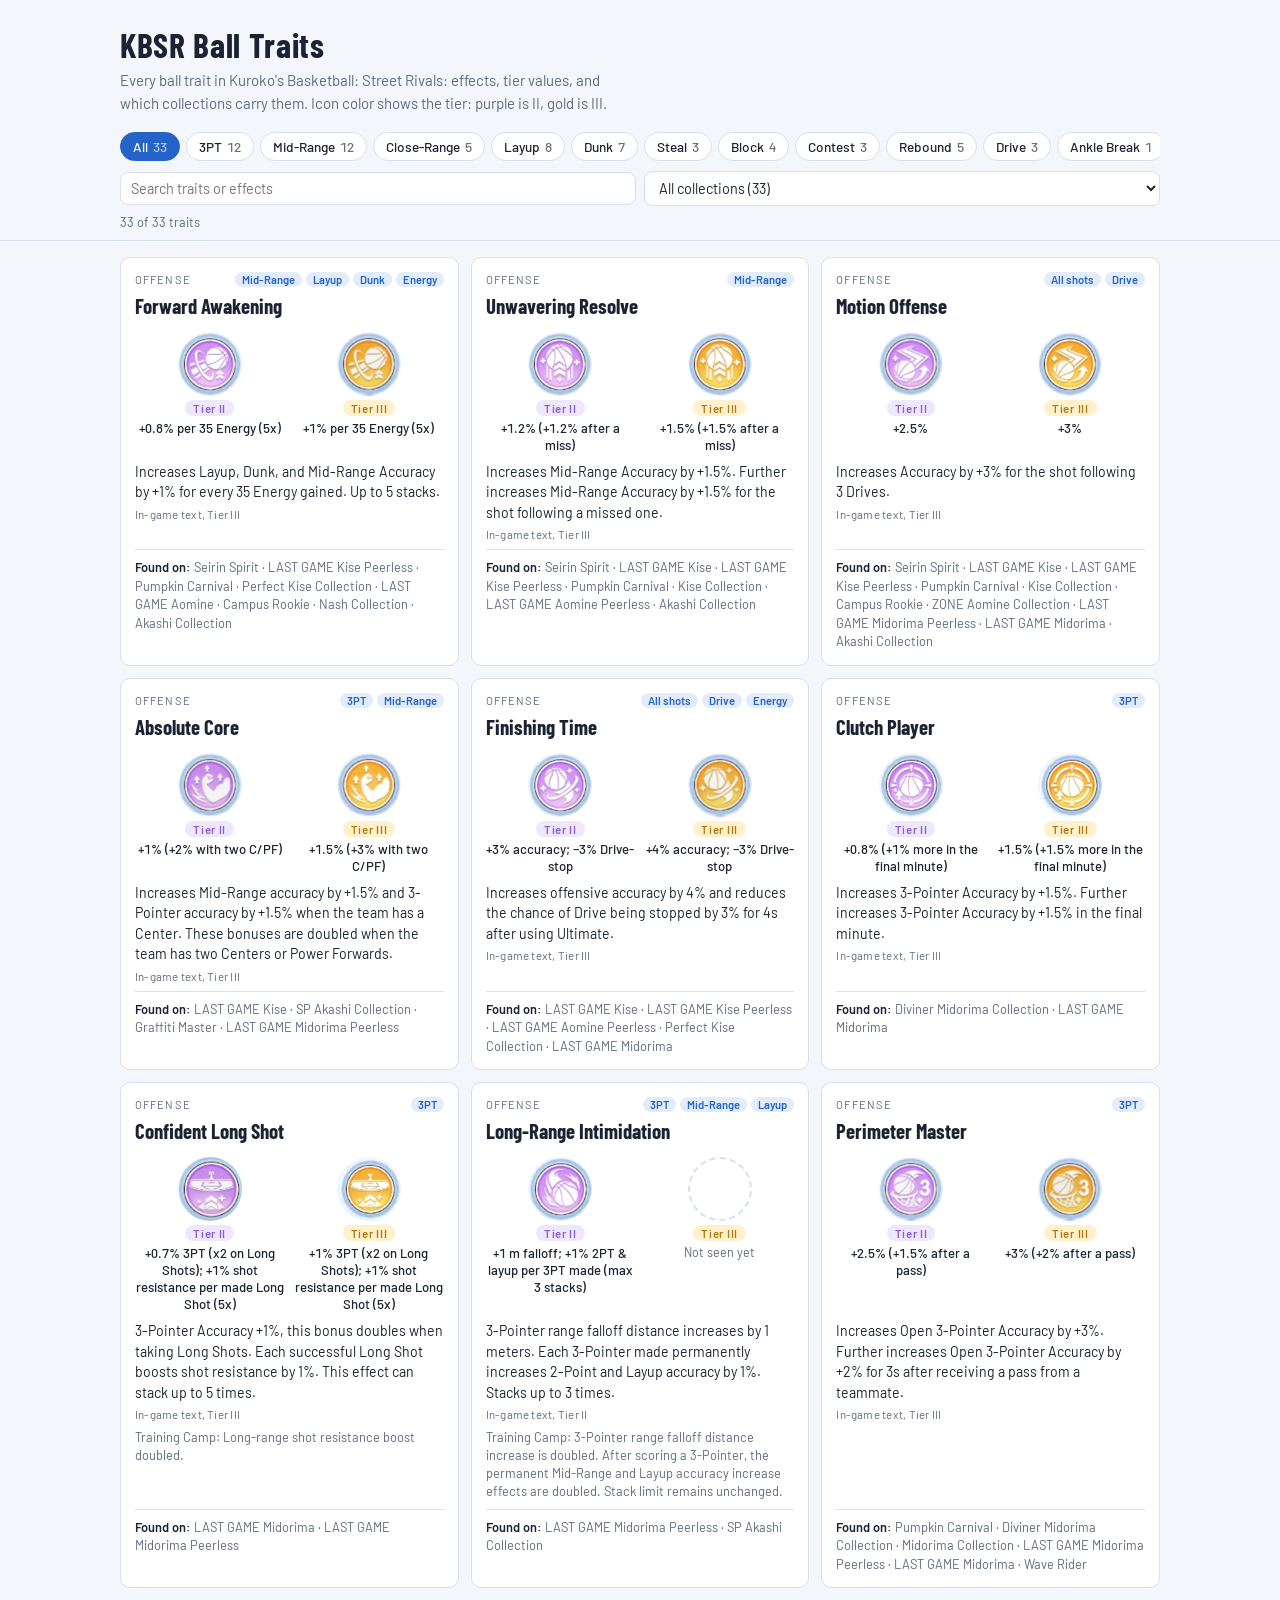
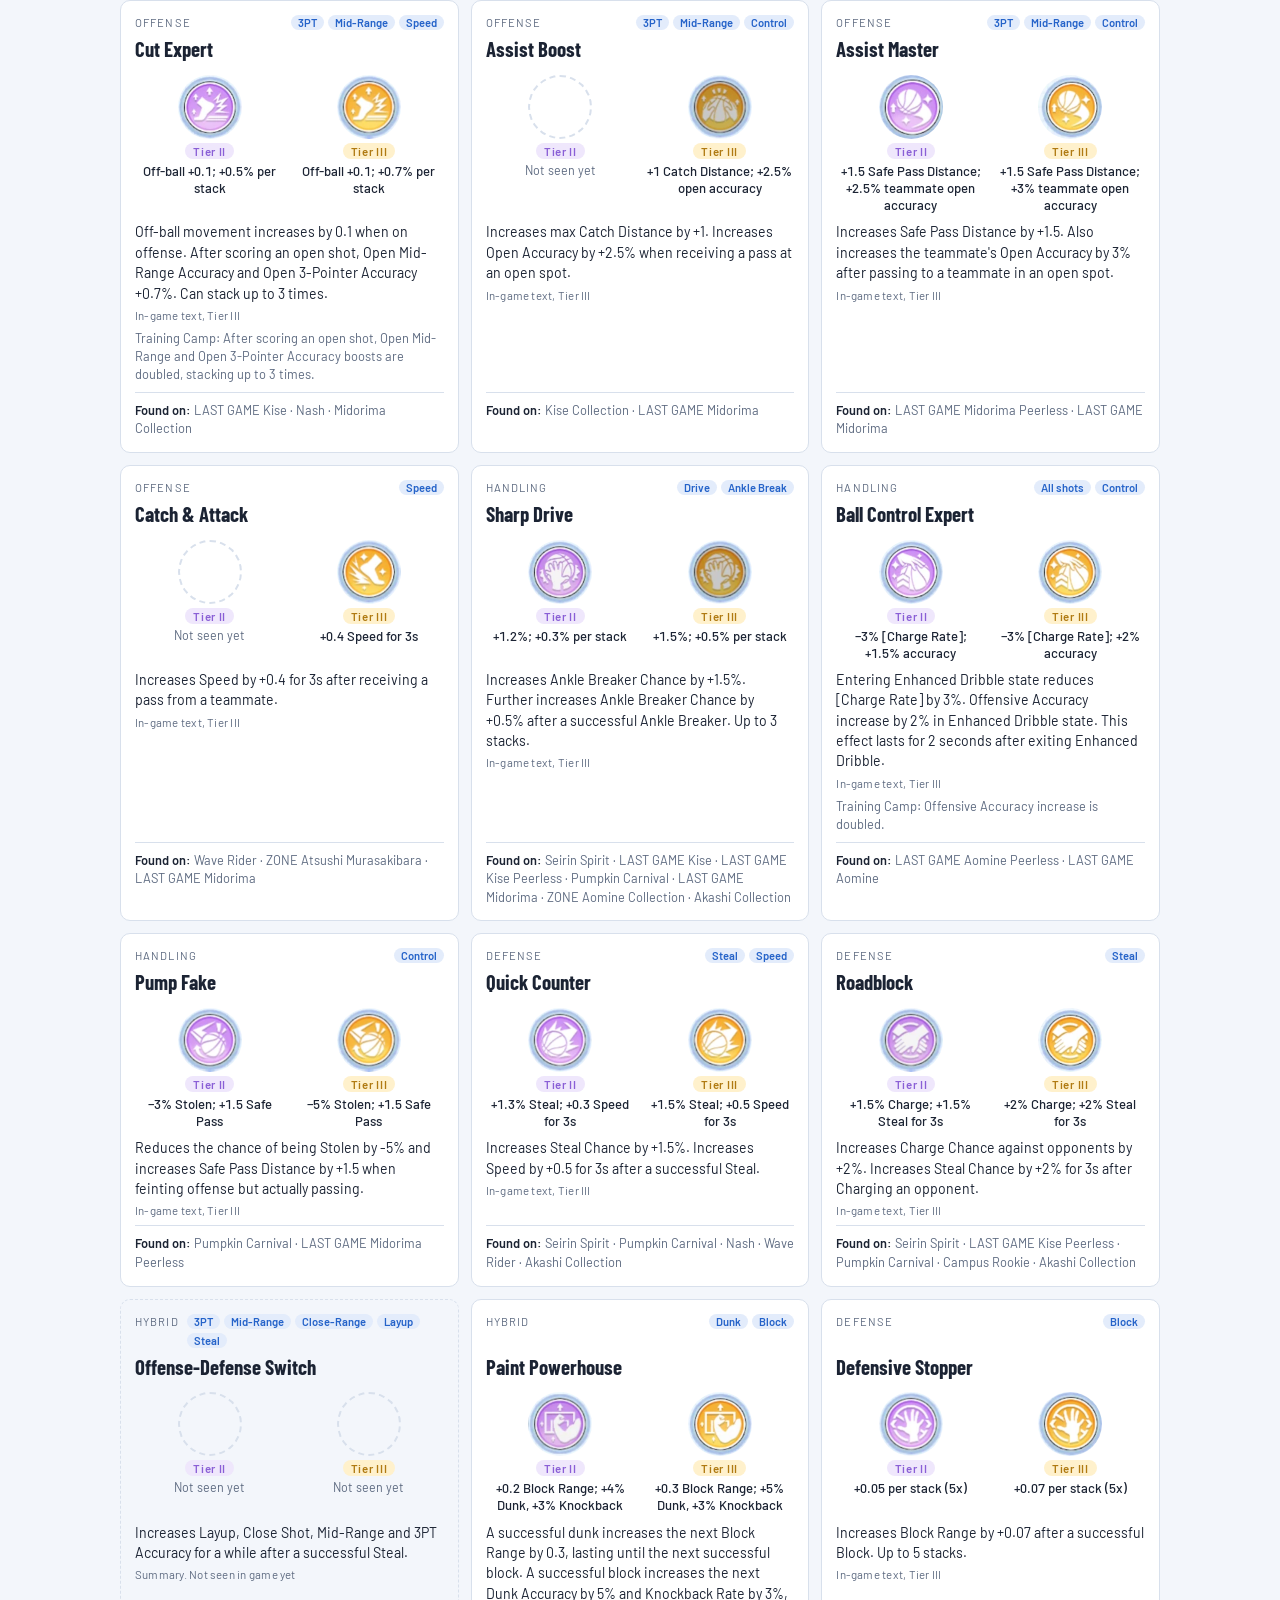
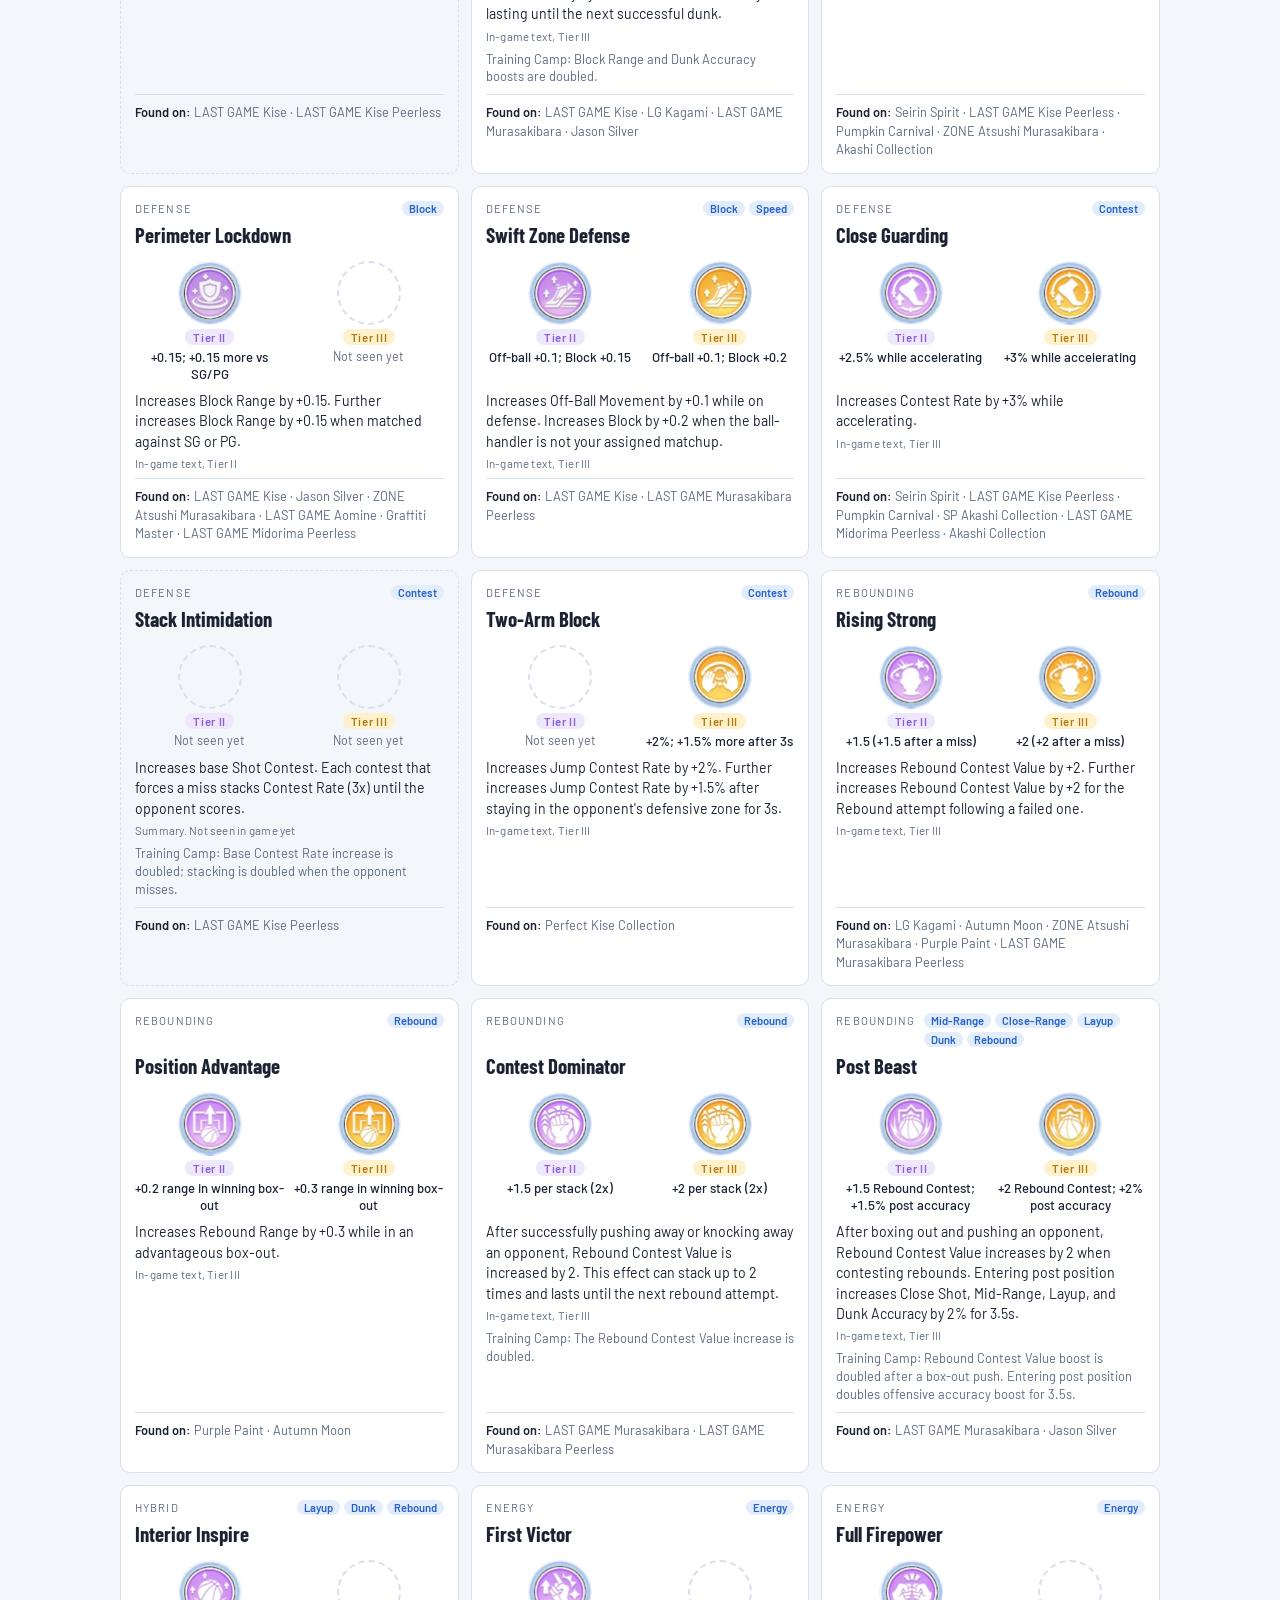
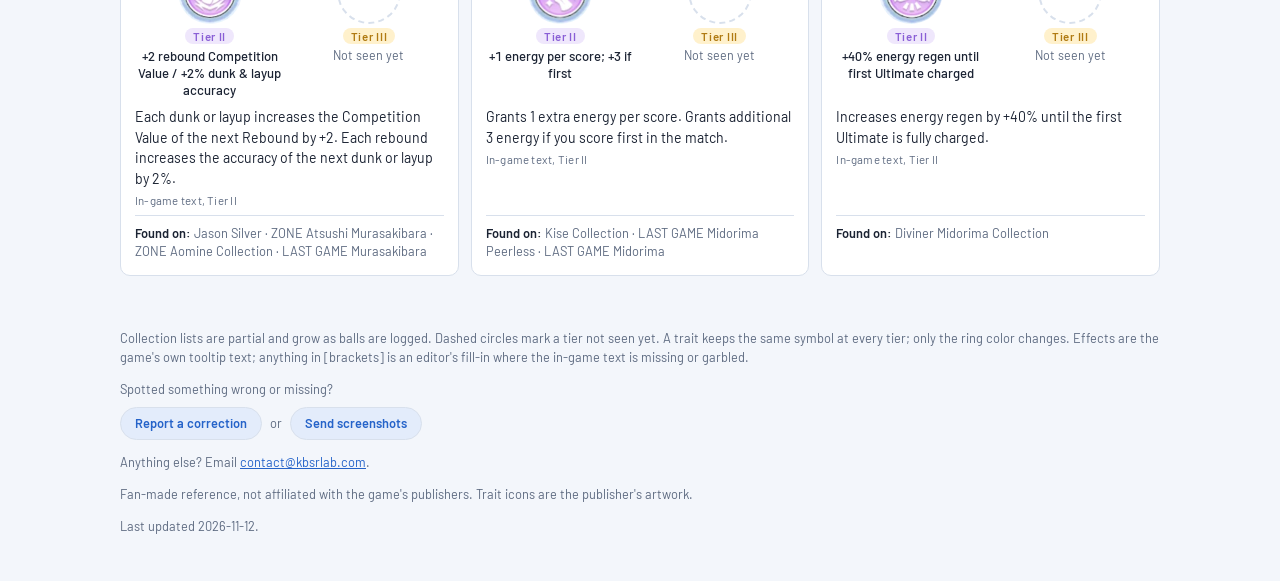
==== site/index.html @ 5a44df8f "ci: hash-based asset version tags, checked on every PR Co-Authored-By: Claude Opus 5.5 <noreply@anth" ====
<!doctype html>
<html lang="en">
<head>
<meta charset="utf-8">
<meta name="viewport" content="width=device-width, initial-scale=1, viewport-fit=cover">
<title>KBSR Ball Traits – Kuroko's Basketball: Street Rivals</title>
<meta name="description" content="Every ball trait in Kuroko's Basketball: Street Rivals: effects, tier values, and which collections carry them.">
<link rel="canonical" href="https://kbsrlab.com/">
<meta property="og:type" content="website">
<meta property="og:site_name" content="KBSR Lab">
<meta property="og:title" content="KBSR Ball Traits">
<meta property="og:description" content="Every ball trait in Kuroko's Basketball: Street Rivals: effects, tier values, and which collections carry them.">
<meta property="og:url" content="https://kbsrlab.com/">
<meta property="og:image" content="https://kbsrlab.com/images/apple-touch-icon.png">
<meta name="twitter:card" content="summary">
<meta name="theme-color" content="#2563c9">
<link rel="stylesheet" href="https://fonts.googleapis.com/css2?family=Barlow+Condensed:wght@600;700&family=Barlow:wght@400;500;600&display=swap">
<link rel="icon" href="images/favicon.svg" type="image/svg+xml">
<link rel="icon" href="images/favicon-32.png" sizes="32x32" type="image/png">
<link rel="apple-touch-icon" href="images/apple-touch-icon.png">
<link rel="stylesheet" href="css/styles.css?v=d55bde6f">
</head>
<body>


<header class="pad"><div class="wrap">
    <h1>KBSR Ball Traits</h1>
    <p class="sub">Every ball trait in Kuroko's Basketball: Street Rivals: effects, tier values, and which collections carry them. Icon color shows the tier: purple is II, gold is III.</p>
</div></header>

<div class="bar pad"><div class="wrap">
    <div class="chips" id="tags" role="group" aria-label="Filter by objective"></div>
    <div class="row">
        <input id="q" type="search" placeholder="Search traits or effects" aria-label="Search traits">
        <select id="col" aria-label="Filter by collection"><option value="">All collections</option></select>
    </div>
    <div class="count" id="count" aria-live="polite">Loading traits…</div>
</div></div>

<main class="pad"><div class="wrap">
    <div class="grid" id="grid"></div>
    <p class="empty" id="empty" hidden>No traits match these filters.</p>
</div></main>

<footer class="pad"><div class="wrap">
    <p>Collection lists are partial and grow as balls are logged. Dashed circles mark a tier not seen yet. A trait keeps the same symbol at every tier; only the ring color changes. Effects are the game's own tooltip text; anything in [brackets] is an editor's fill-in where the in-game text is missing or garbled.</p>
    <p class="contrib"><span class="contrib-lead">Spotted something wrong or missing?</span>
        <a class="contrib-link" href="https://docs.google.com/forms/d/e/1FAIpQLScez4vCQPGyj1NFshNoJgY1Z0NA7nBTEA0qNP-B2AhR3uqCTg/viewform" target="_blank" rel="noopener" data-goatcounter-click="contrib-correction">Report a correction</a>
        <span>or</span>
        <a class="contrib-link" href="https://docs.google.com/forms/d/e/1FAIpQLSe9k9yQdE5sxyc-nC0oh2hfwsywZStgOD6FAkwi7yAzL5Pg2Q/viewform" target="_blank" rel="noopener" data-goatcounter-click="contrib-screenshots">Send screenshots</a>
    </p>
    <!-- Cloudflare Email Obfuscation rewrites emails to "[email protected]" and its decoder script does not run under our CSP; email_off opts this line out. -->
    <!--email_off--><p>Anything else? Email <a href="mailto:contact@kbsrlab.com" data-goatcounter-click="contrib-email">contact@kbsrlab.com</a>.</p><!--/email_off-->
    <p>Fan-made reference, not affiliated with the game's publishers. Trait icons are the publisher's artwork.</p>
    <p id="updated"></p>
</div></footer>

<script src="js/app.js?v=9f10d233"></script>

<script data-goatcounter="https://kbsrlab.goatcounter.com/count" async src="js/vendor/count.js"></script>
</body>
</html>
---- site/css/styles.css ----
/* Layout: header, sticky filter bar, then a wrapping grid of trait cards */
:root{
    --bg:#f3f6fb; --surface:#ffffff; --fg:#1b2333; --muted:#5d6a80; --line:#d8e0ec; --accent:#2563c9; --accent-bg:#e3ecfb;
    --t2:#8a5fd6; --t2-bg:#efe7fc; --t3:#b07a12; --t3-bg:#fff1cc;
    --display:"Barlow Condensed","Arial Narrow",sans-serif; --body:"Barlow",system-ui,sans-serif;
}
@media (prefers-color-scheme:dark){:root:not([data-theme="light"]){
    --bg:#0f1420; --surface:#182031; --fg:#e7ecf5; --muted:#97a3b8; --line:#2a3550; --accent:#7aa7f5; --accent-bg:#1d2b47;
    --t2:#c3a6ff; --t2-bg:#2e2448; --t3:#f2c45a; --t3-bg:#3a2f12; color-scheme:dark}}
:root[data-theme="dark"]{
    --bg:#0f1420; --surface:#182031; --fg:#e7ecf5; --muted:#97a3b8; --line:#2a3550; --accent:#7aa7f5; --accent-bg:#1d2b47;
    --t2:#c3a6ff; --t2-bg:#2e2448; --t3:#f2c45a; --t3-bg:#3a2f12; color-scheme:dark}
body{background:var(--bg);color:var(--fg);font-family:var(--body);font-size:15px;margin:0}
body::before{content:"";position:fixed;inset:0 0 auto;height:env(safe-area-inset-top,0px);z-index:10;background:var(--bg)}
.pad{padding-left:max(16px,env(safe-area-inset-left,0px));padding-right:max(16px,env(safe-area-inset-right,0px))}
.wrap{max-width:1040px;margin:0 auto}
header{padding-block:24px 8px}
h1{font-family:var(--display);font-weight:700;font-size:2.1rem;letter-spacing:.02em;margin:0;text-wrap:balance}
.sub{color:var(--muted);margin:4px 0 0;max-width:64ch;line-height:1.5}
.bar{position:sticky;top:env(safe-area-inset-top,0px);z-index:5;background:var(--bg);border-bottom:1px solid var(--line);padding-block:10px}
.bar .wrap{display:flex;flex-direction:column;gap:8px}
.row{display:flex;gap:8px;flex-wrap:wrap;align-items:center}
.chips{display:flex;gap:6px;overflow-x:auto;padding-bottom:2px;scrollbar-width:none}
.chips::-webkit-scrollbar{display:none}
.chip{flex:none;font:500 .85rem var(--body);padding:5px 12px;border-radius:999px;border:1px solid var(--line);background:var(--surface);color:var(--fg);cursor:pointer}
.chip[aria-pressed="true"]{background:var(--accent);border-color:var(--accent);color:var(--surface)}
.chip .n{font-variant-numeric:tabular-nums;opacity:.65;margin-left:2px}
.chip.zero:not([aria-pressed="true"]){opacity:.45}
.chip:focus-visible,select:focus-visible,input:focus-visible{outline:2px solid var(--accent);outline-offset:2px}
input,select{font:400 .9rem var(--body);padding:7px 10px;border-radius:8px;border:1px solid var(--line);background:var(--surface);color:var(--fg);min-width:0}
input{flex:1 1 180px} select{flex:1 1 180px}
.count{font-size:.8rem;color:var(--muted)}
main{padding-block:16px 40px}
.grid{display:grid;grid-template-columns:repeat(auto-fill,minmax(290px,1fr));gap:12px}
.card{background:var(--surface);border:1px solid var(--line);border-radius:10px;padding:14px;display:flex;flex-direction:column;gap:8px;min-width:0}
.body{display:flex;flex-direction:column;gap:8px}
/* Cards in the same grid row share row heights, so icons and the "Found on" divider stay level across a row even when tags, names or effects wrap */
@supports (grid-template-rows:subgrid){.card{display:grid;grid-template-rows:subgrid;grid-row:span 5;row-gap:8px;align-content:start}}
.card.missing{background:transparent;border-style:dashed}
.top{display:flex;justify-content:space-between;align-items:baseline;gap:8px}
.cat{font-size:.7rem;letter-spacing:.1em;text-transform:uppercase;color:var(--muted)}
.name{font-family:var(--display);font-weight:700;font-size:1.3rem;line-height:1.1}
.tags{display:flex;gap:4px;flex-wrap:wrap}
.tag{font-size:.7rem;font-weight:600;color:var(--accent);background:var(--accent-bg);padding:1px 7px;border-radius:999px}
.effect{font-size:.88rem;line-height:1.45;margin:0}
.camp{font-size:.8rem;color:var(--muted);line-height:1.4;margin:0}
.src{font-size:.72rem;color:var(--muted);letter-spacing:.02em;margin:-4px 0 0}
.vars{display:grid;grid-template-columns:1fr 1fr;gap:10px;padding-top:6px}
.var{display:flex;flex-direction:column;align-items:center;gap:4px;text-align:center;min-width:0}
.var img,.ph{width:64px;height:64px;border-radius:50%}
.ph{border:2px dashed var(--line);box-sizing:border-box}
.tier{font-size:.72rem;font-weight:600;letter-spacing:.06em;padding:1px 8px;border-radius:999px}
.tier.II{color:var(--t2);background:var(--t2-bg)} .tier.III{color:var(--t3);background:var(--t3-bg)}
.val{font-size:.82rem;font-weight:500;line-height:1.3;font-variant-numeric:tabular-nums}
.none{font-size:.78rem;color:var(--muted)}
.cols{font-size:.8rem;color:var(--muted);line-height:1.45;margin:0;border-top:1px solid var(--line);padding-top:8px}
.cols b{color:var(--fg);font-weight:600}
.cols mark{background:var(--accent-bg);color:var(--fg);border-radius:4px;padding:0 3px}
.empty{color:var(--muted);padding:24px 0}
footer{color:var(--muted);font-size:.8rem;line-height:1.5;padding-block:0 32px}
footer a{color:var(--accent)}
.contrib{display:flex;flex-wrap:wrap;align-items:center;gap:8px;margin-block:12px}
.contrib-lead{flex-basis:100%}
.contrib-link{display:inline-block;font-weight:600;color:var(--accent);background:var(--accent-bg);border:1px solid var(--line);border-radius:999px;padding:6px 14px;text-decoration:none}
.contrib-link:hover{border-color:var(--accent)}
.contrib-link:focus-visible{outline:2px solid var(--accent);outline-offset:2px}
@media (prefers-reduced-motion:no-preference){.card{transition:border-color .15s}}
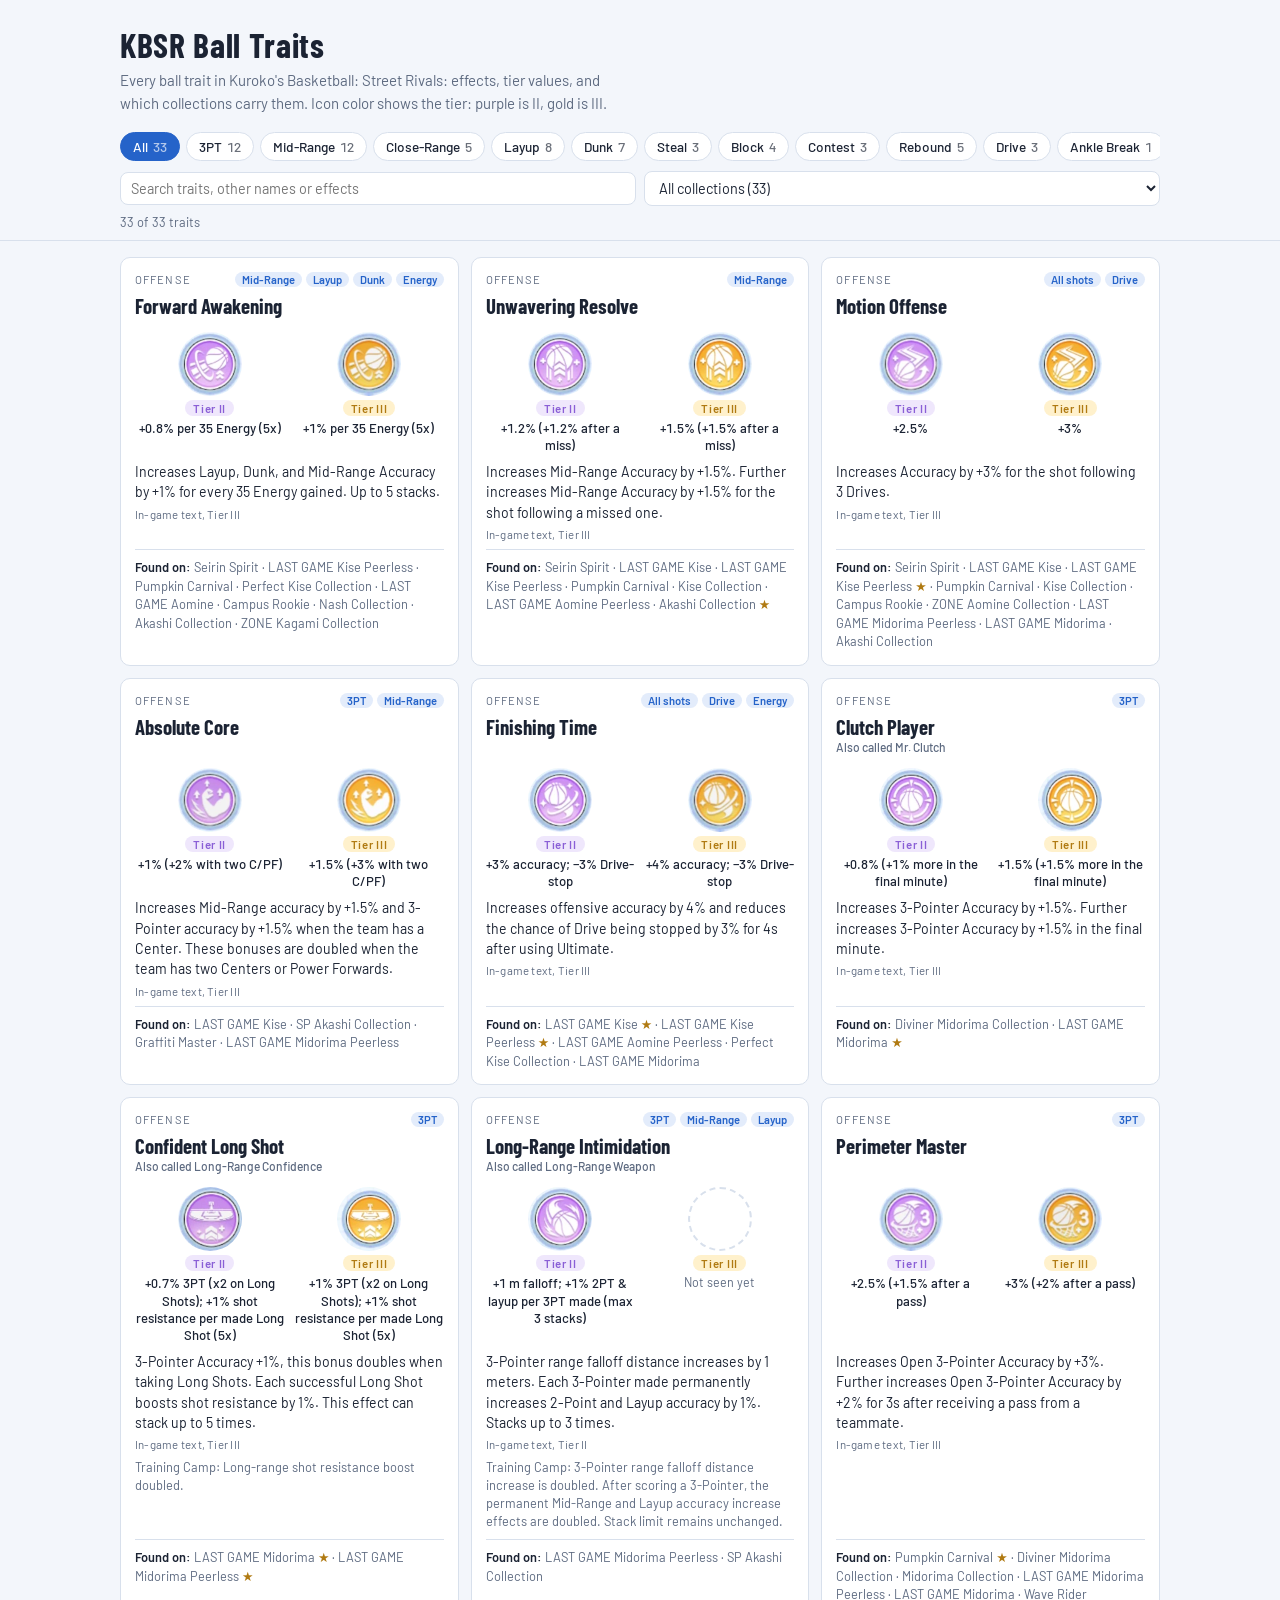
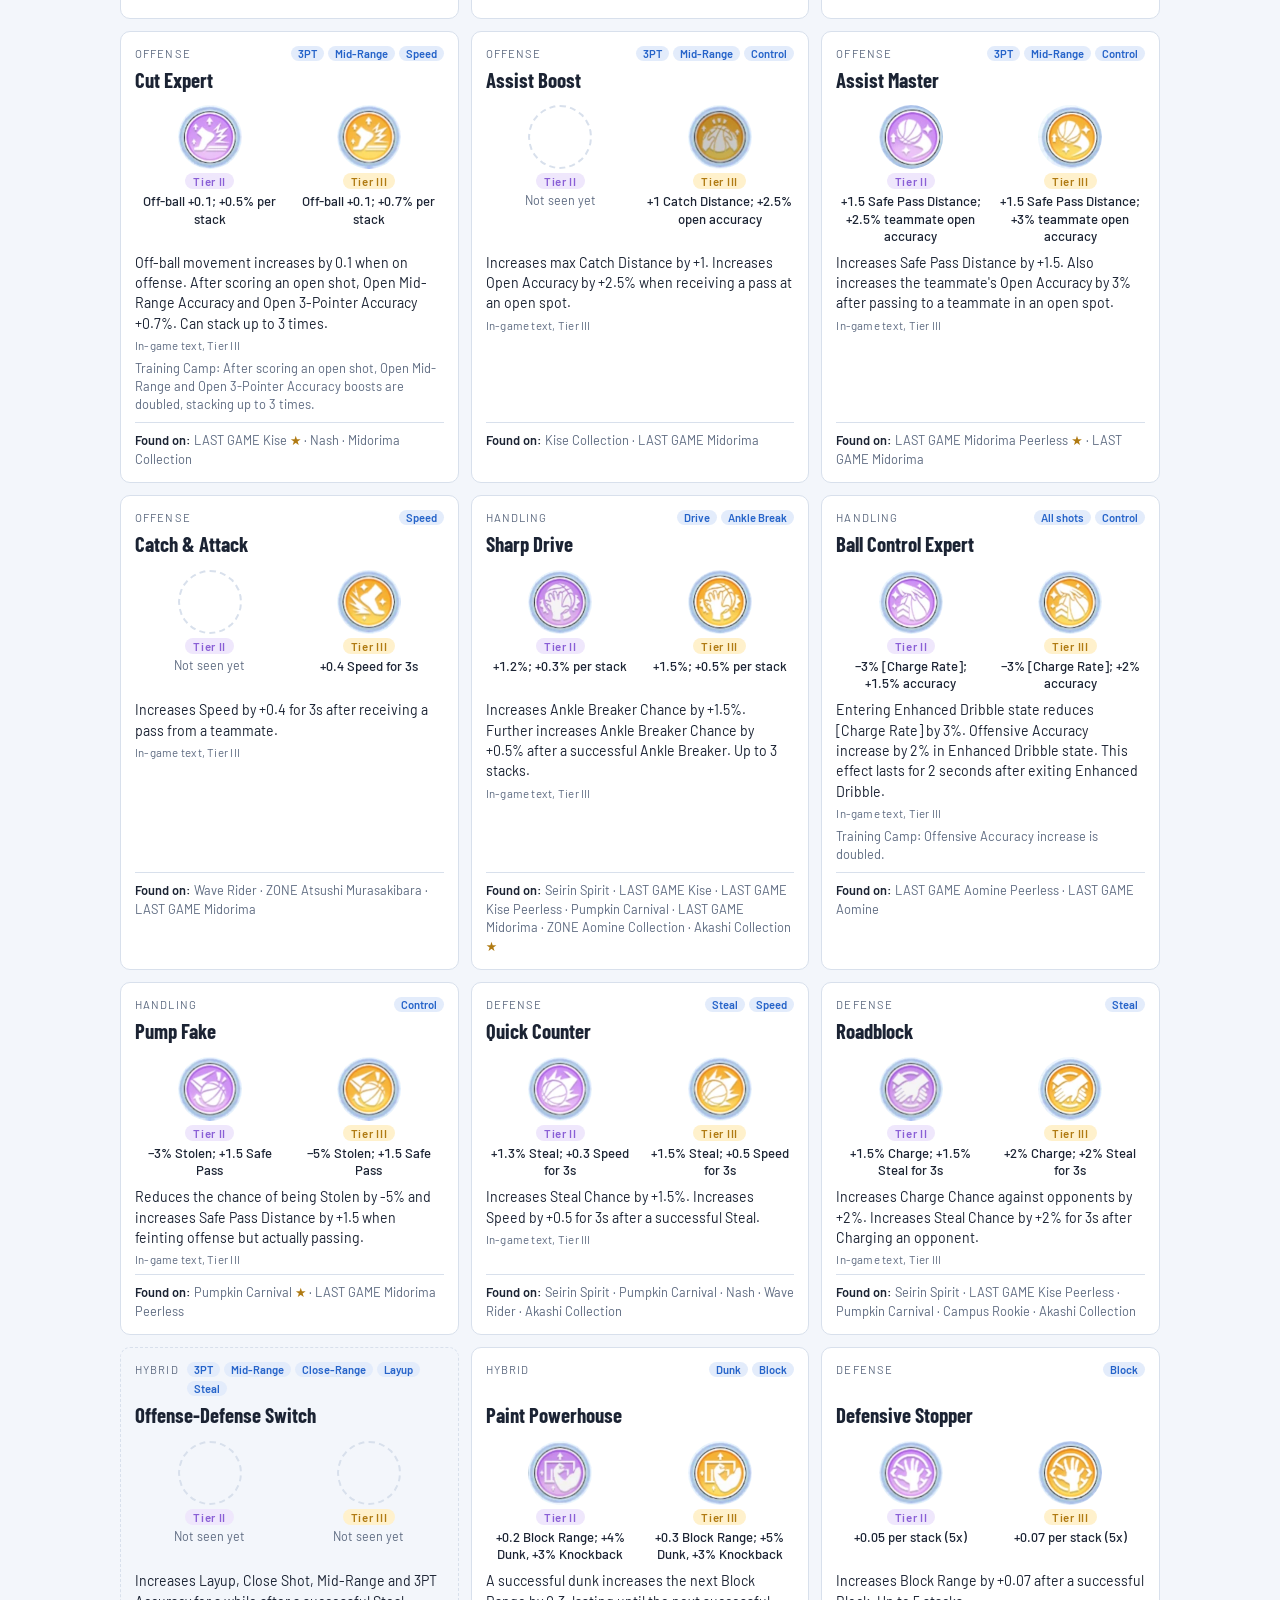
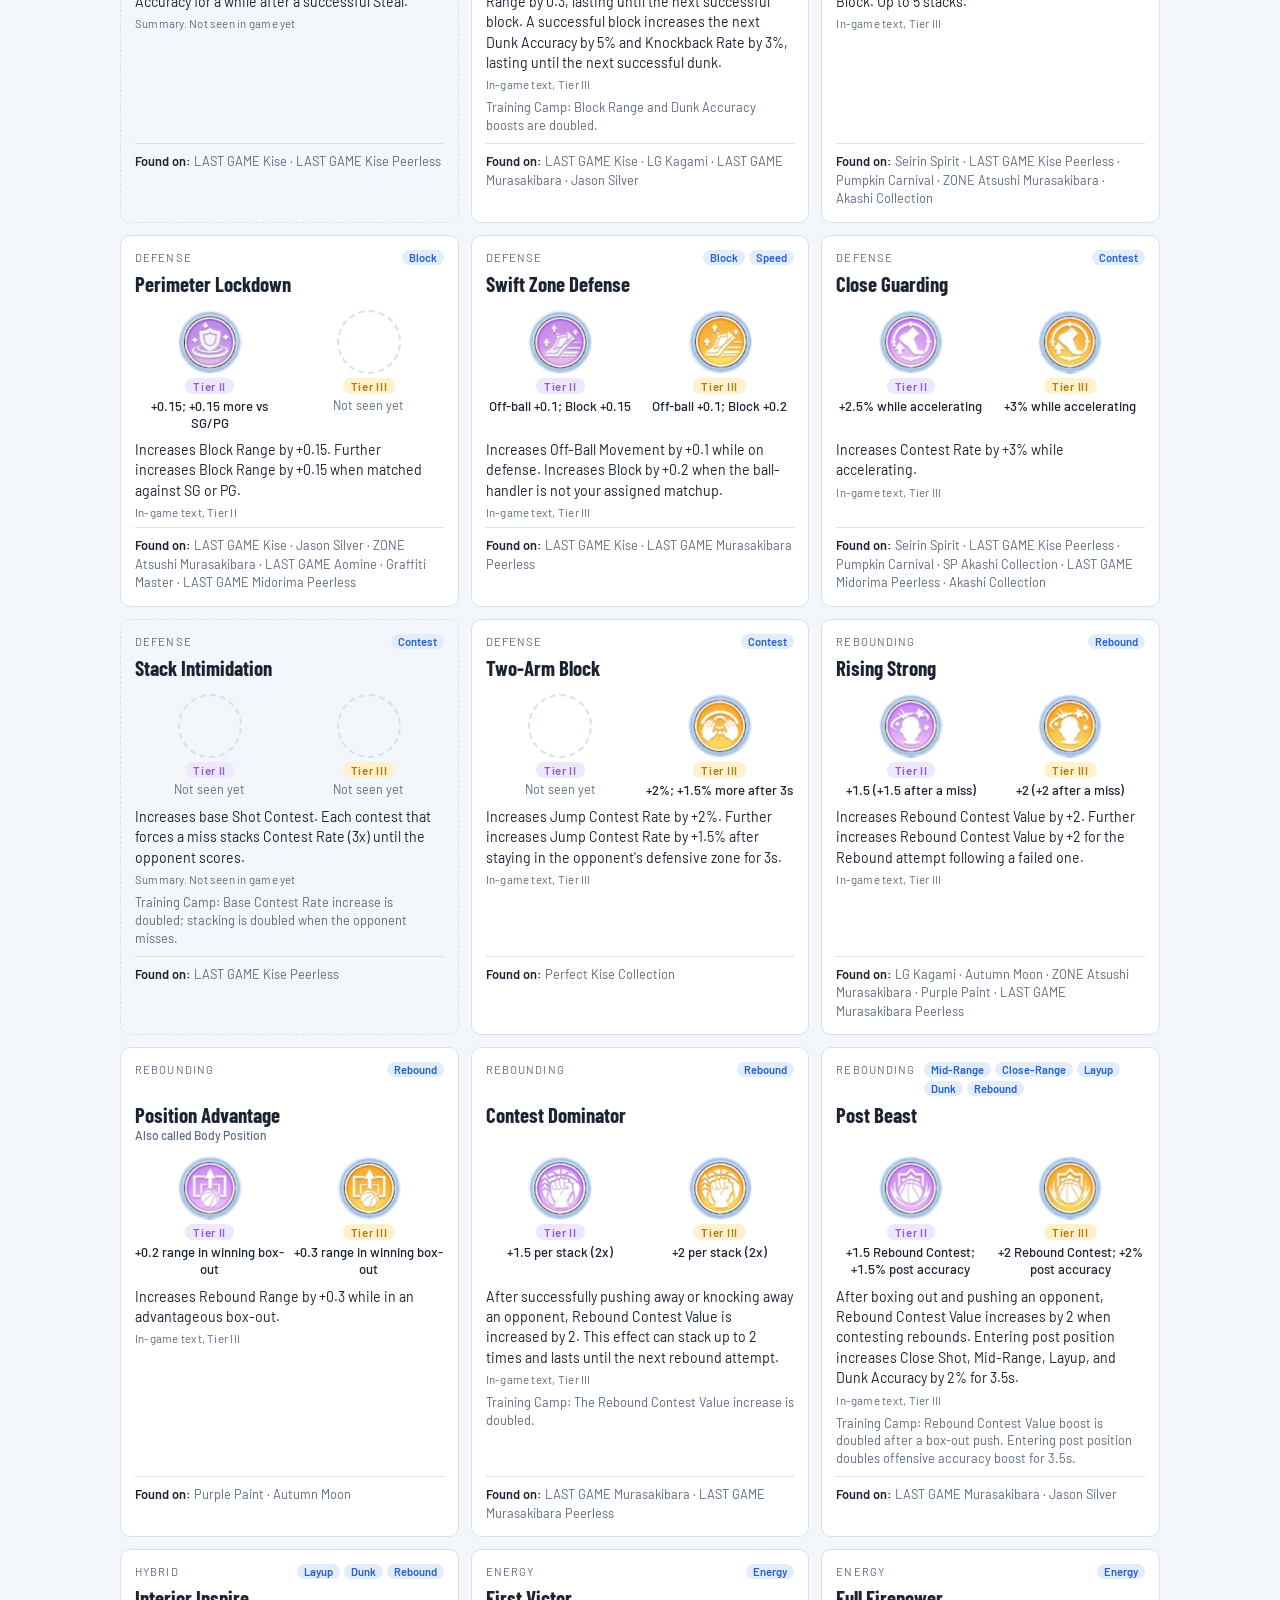
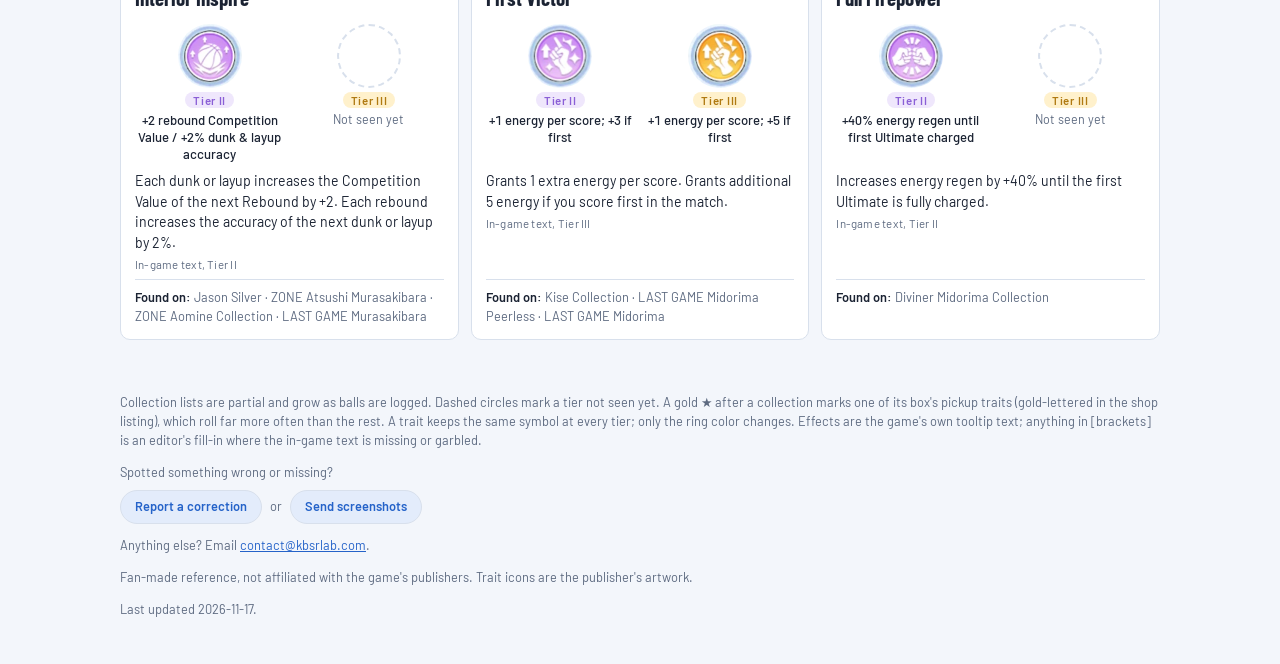
==== commit 5b553434: "feat(site): star box pickups and show trait aliases Co-Authored-By: Claude Opus 5.5 <noreply@anthrop" ====
--- a/site/index.html
+++ b/site/index.html
@@ -18,7 +18,7 @@
 <link rel="icon" href="images/favicon.svg" type="image/svg+xml">
 <link rel="icon" href="images/favicon-32.png" sizes="32x32" type="image/png">
 <link rel="apple-touch-icon" href="images/apple-touch-icon.png">
-<link rel="stylesheet" href="css/styles.css?v=d55bde6f">
+<link rel="stylesheet" href="css/styles.css?v=1bd7c685">
 </head>
 <body>
 
@@ -31,7 +31,7 @@
 <div class="bar pad"><div class="wrap">
     <div class="chips" id="tags" role="group" aria-label="Filter by objective"></div>
     <div class="row">
-        <input id="q" type="search" placeholder="Search traits or effects" aria-label="Search traits">
+        <input id="q" type="search" placeholder="Search traits, other names or effects" aria-label="Search traits">
         <select id="col" aria-label="Filter by collection"><option value="">All collections</option></select>
     </div>
     <div class="count" id="count" aria-live="polite">Loading traits…</div>
@@ -43,7 +43,7 @@
 </div></main>
 
 <footer class="pad"><div class="wrap">
-    <p>Collection lists are partial and grow as balls are logged. Dashed circles mark a tier not seen yet. A trait keeps the same symbol at every tier; only the ring color changes. Effects are the game's own tooltip text; anything in [brackets] is an editor's fill-in where the in-game text is missing or garbled.</p>
+    <p>Collection lists are partial and grow as balls are logged. Dashed circles mark a tier not seen yet. A gold ★ after a collection marks one of its box's pickup traits (gold-lettered in the shop listing), which roll far more often than the rest. A trait keeps the same symbol at every tier; only the ring color changes. Effects are the game's own tooltip text; anything in [brackets] is an editor's fill-in where the in-game text is missing or garbled.</p>
     <p class="contrib"><span class="contrib-lead">Spotted something wrong or missing?</span>
         <a class="contrib-link" href="https://docs.google.com/forms/d/e/1FAIpQLScez4vCQPGyj1NFshNoJgY1Z0NA7nBTEA0qNP-B2AhR3uqCTg/viewform" target="_blank" rel="noopener" data-goatcounter-click="contrib-correction">Report a correction</a>
         <span>or</span>
@@ -55,7 +55,7 @@
     <p id="updated"></p>
 </div></footer>
 
-<script src="js/app.js?v=9f10d233"></script>
+<script src="js/app.js?v=874aa589"></script>
 
 <script data-goatcounter="https://kbsrlab.goatcounter.com/count" async src="js/vendor/count.js"></script>
 </body>
--- a/site/css/styles.css
+++ b/site/css/styles.css
@@ -56,6 +56,8 @@
 .cols{font-size:.8rem;color:var(--muted);line-height:1.45;margin:0;border-top:1px solid var(--line);padding-top:8px}
 .cols b{color:var(--fg);font-weight:600}
 .cols mark{background:var(--accent-bg);color:var(--fg);border-radius:4px;padding:0 3px}
+.cols .pick{color:var(--t3);cursor:help}
+.aka{display:block;font-family:var(--body);font-weight:500;font-size:.75rem;color:var(--muted);margin-top:2px}
 .empty{color:var(--muted);padding:24px 0}
 footer{color:var(--muted);font-size:.8rem;line-height:1.5;padding-block:0 32px}
 footer a{color:var(--accent)}
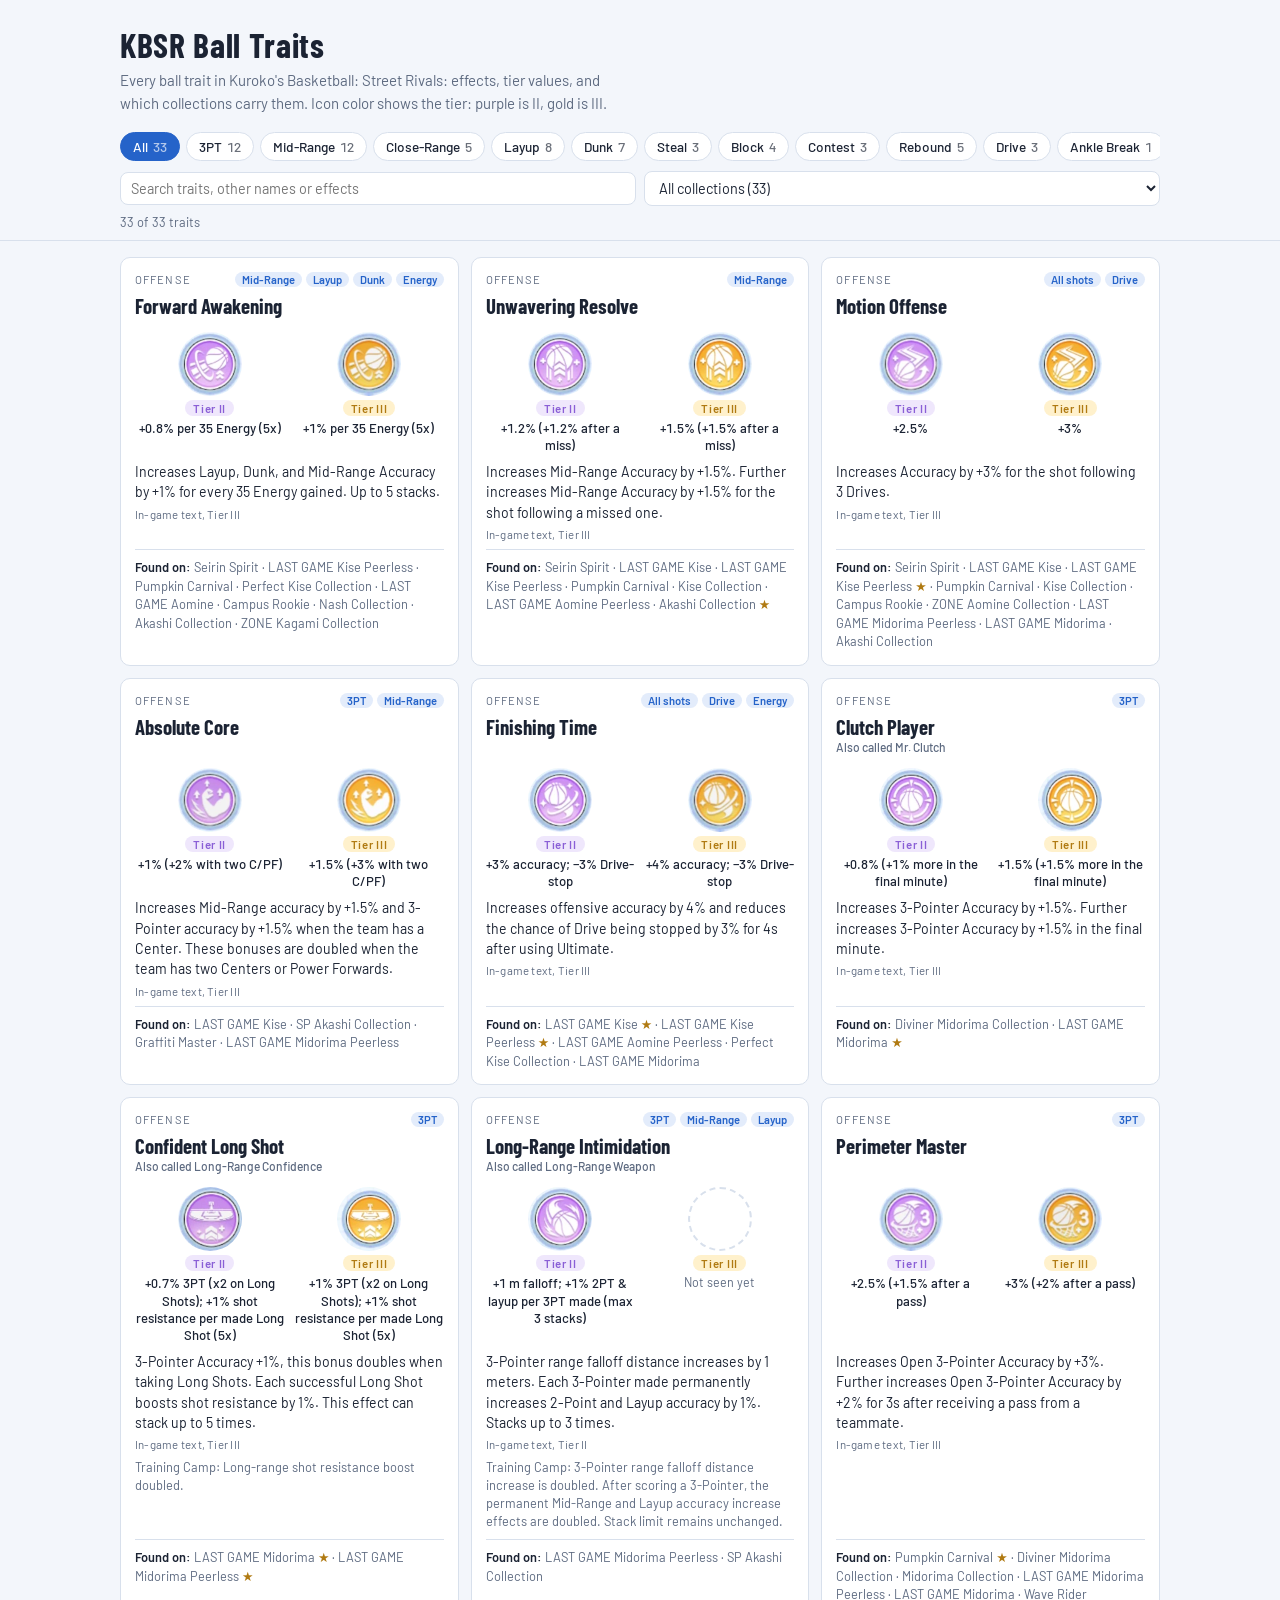
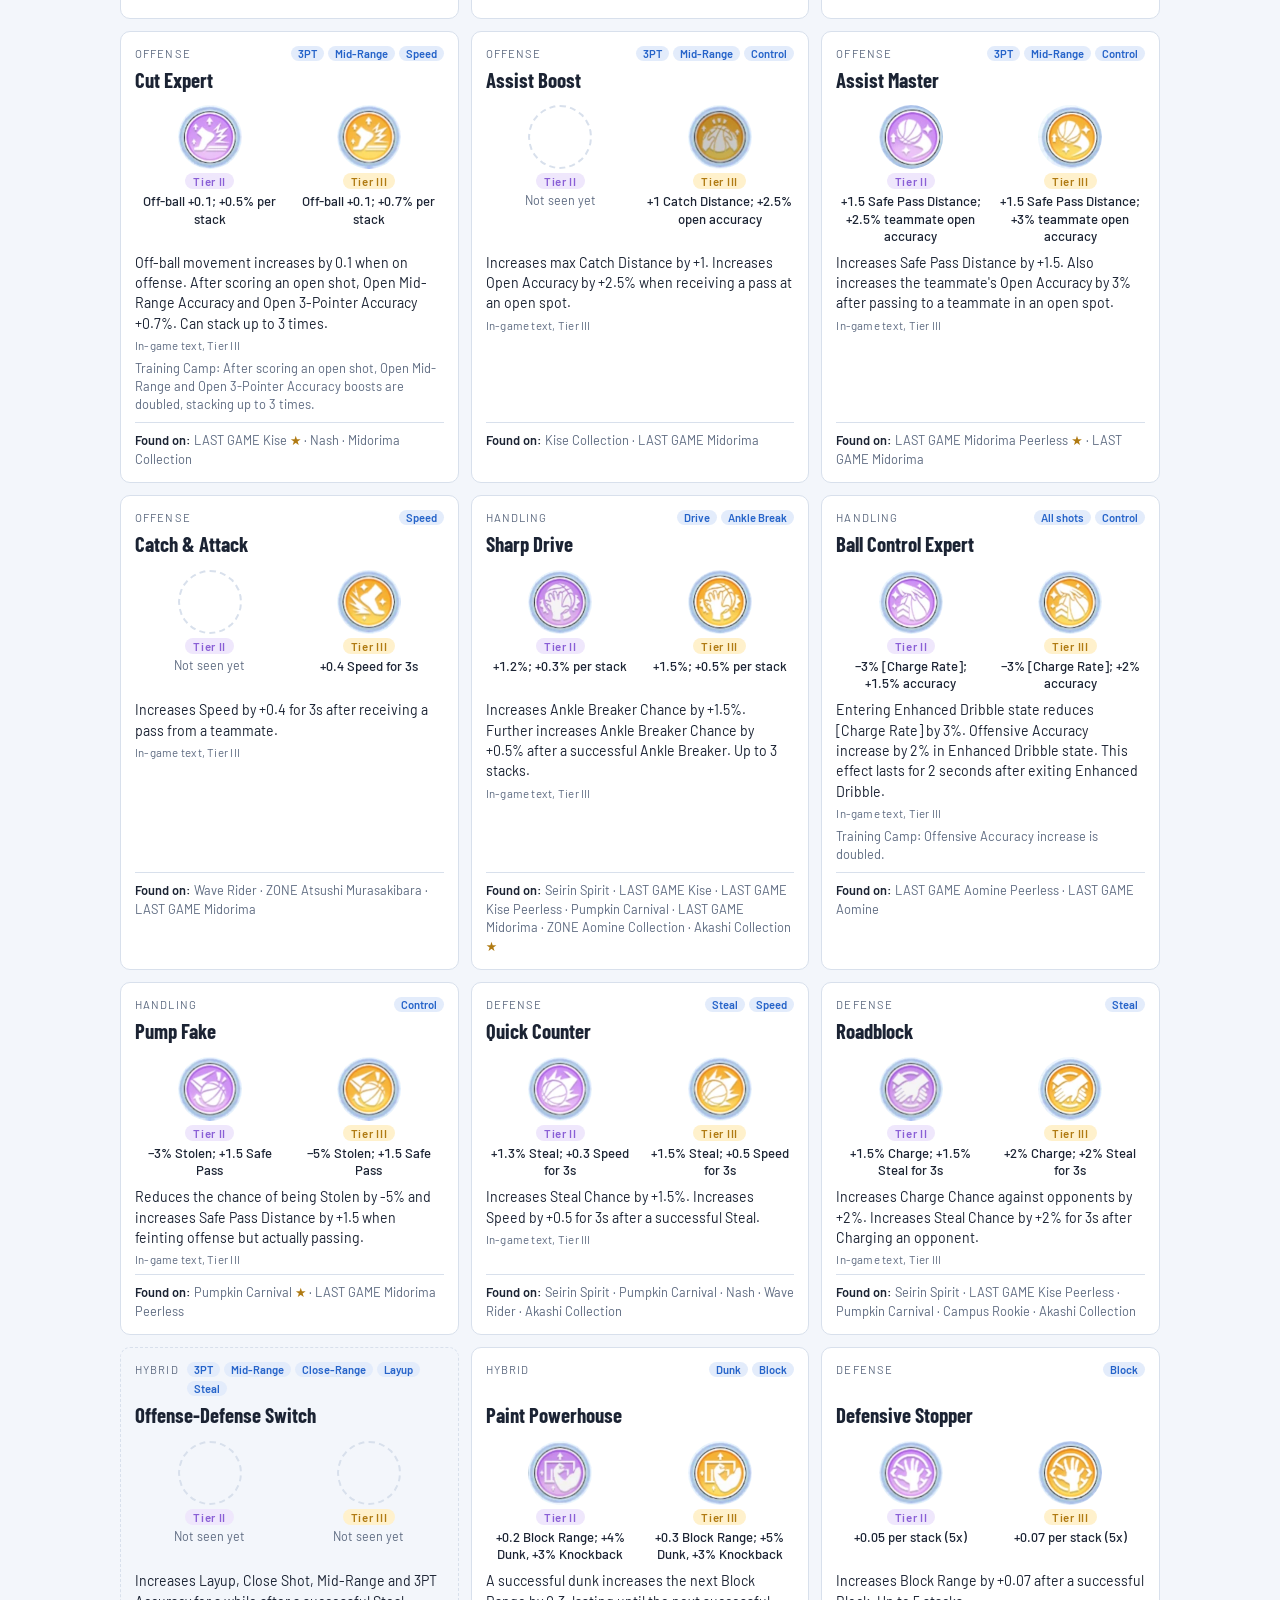
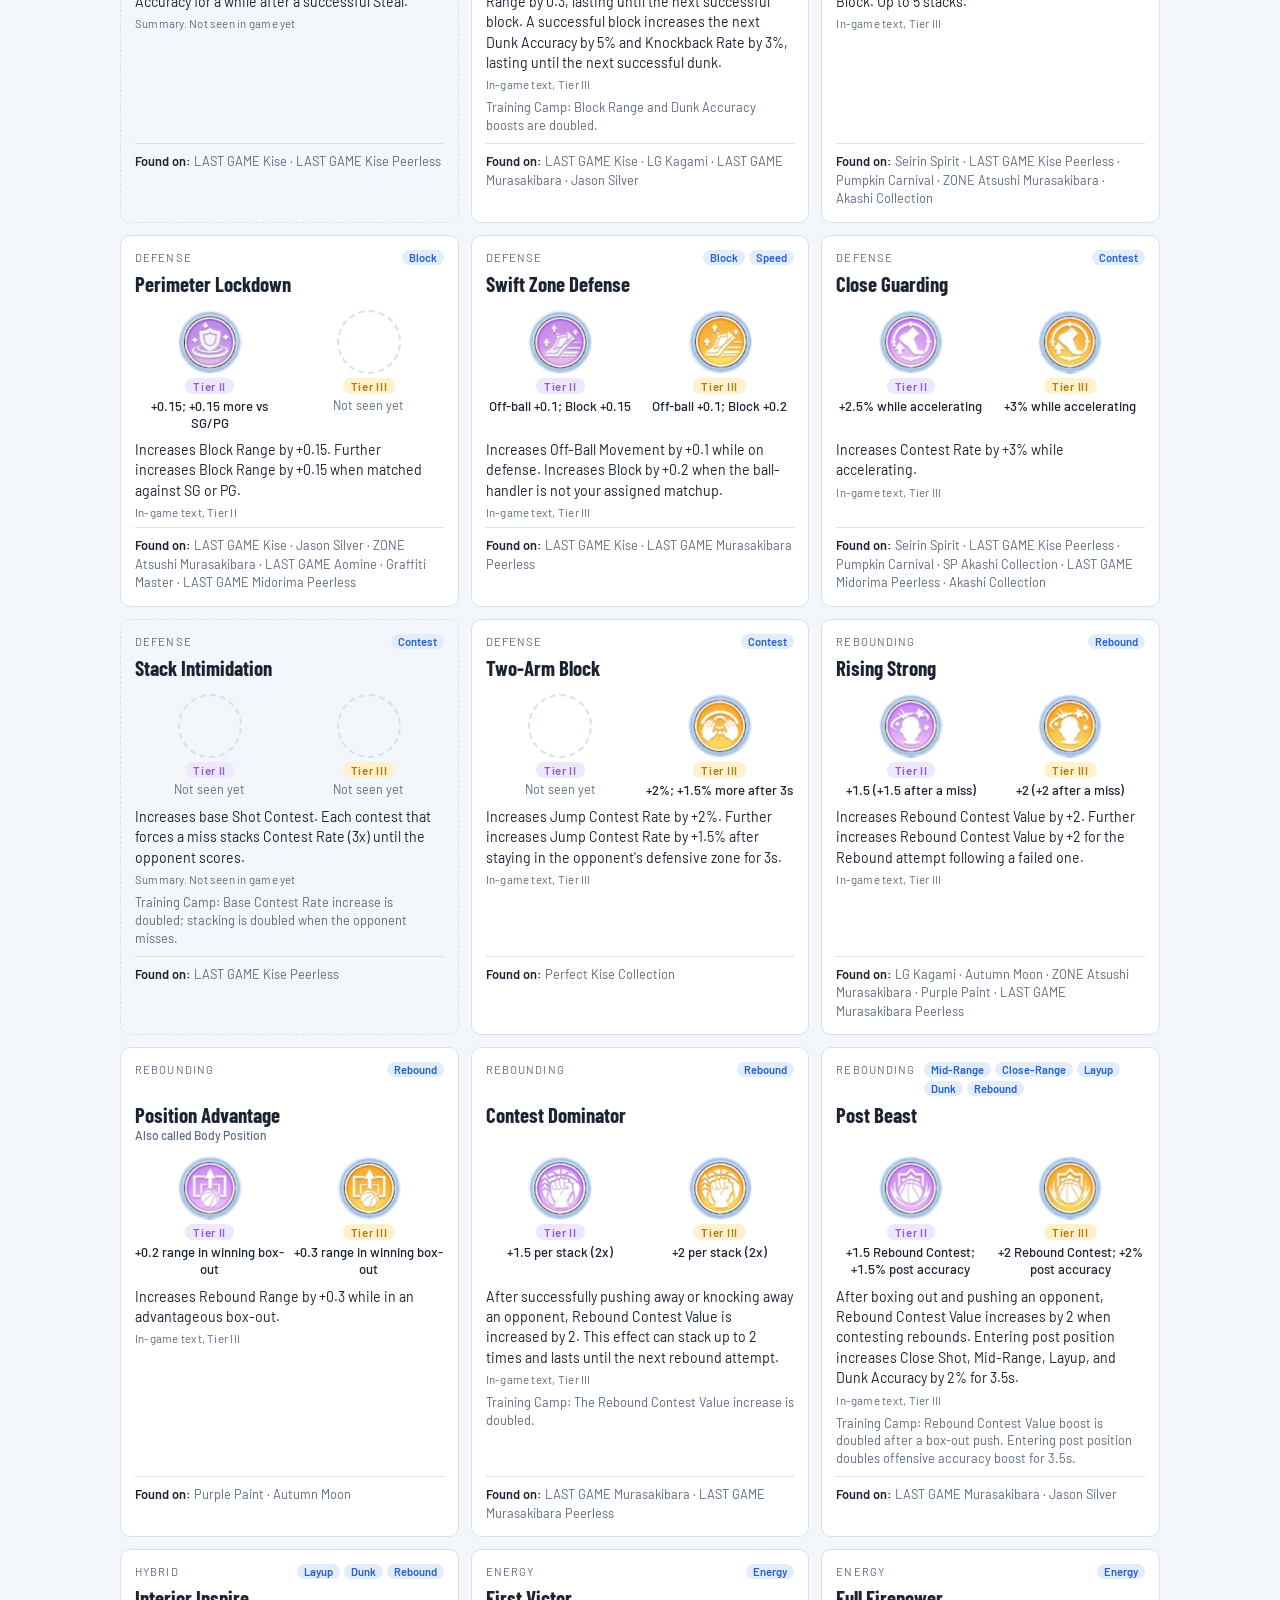
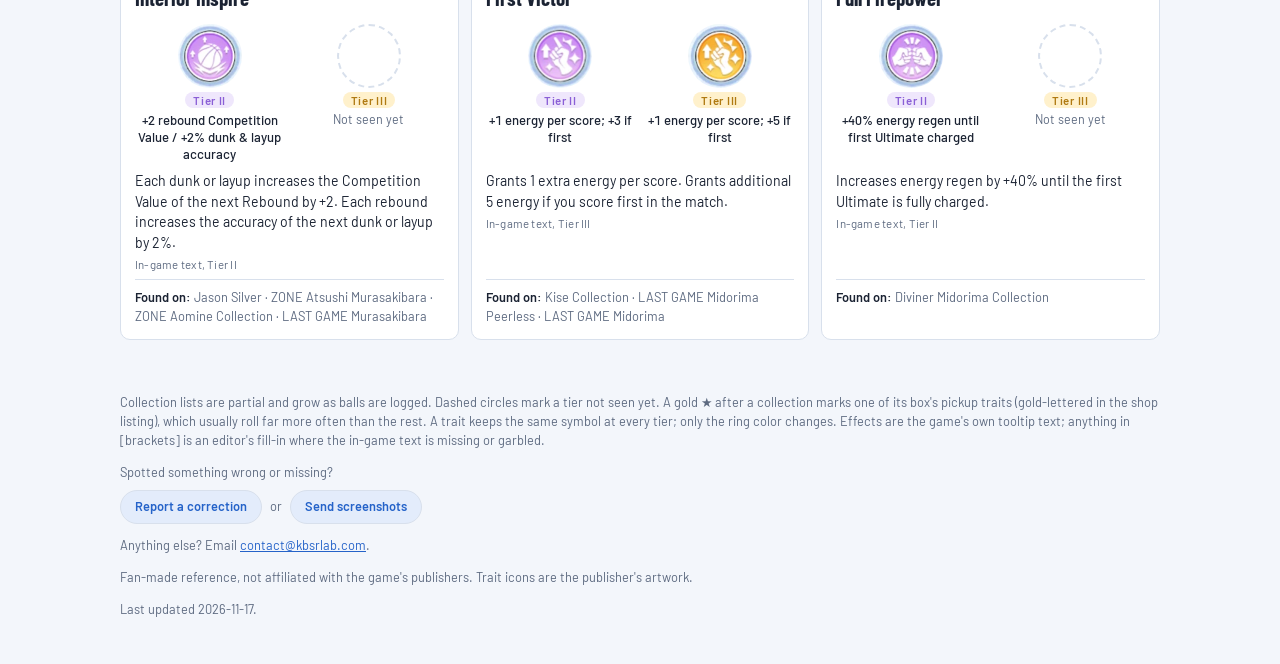
==== commit e3e56800: "fix(site): test alias search and label the pickup star for screen readers Co-Authored-By: Claude Opu" ====
--- a/site/index.html
+++ b/site/index.html
@@ -43,7 +43,7 @@
 </div></main>
 
 <footer class="pad"><div class="wrap">
-    <p>Collection lists are partial and grow as balls are logged. Dashed circles mark a tier not seen yet. A gold ★ after a collection marks one of its box's pickup traits (gold-lettered in the shop listing), which roll far more often than the rest. A trait keeps the same symbol at every tier; only the ring color changes. Effects are the game's own tooltip text; anything in [brackets] is an editor's fill-in where the in-game text is missing or garbled.</p>
+    <p>Collection lists are partial and grow as balls are logged. Dashed circles mark a tier not seen yet. A gold ★ after a collection marks one of its box's pickup traits (gold-lettered in the shop listing), which usually roll far more often than the rest. A trait keeps the same symbol at every tier; only the ring color changes. Effects are the game's own tooltip text; anything in [brackets] is an editor's fill-in where the in-game text is missing or garbled.</p>
     <p class="contrib"><span class="contrib-lead">Spotted something wrong or missing?</span>
         <a class="contrib-link" href="https://docs.google.com/forms/d/e/1FAIpQLScez4vCQPGyj1NFshNoJgY1Z0NA7nBTEA0qNP-B2AhR3uqCTg/viewform" target="_blank" rel="noopener" data-goatcounter-click="contrib-correction">Report a correction</a>
         <span>or</span>
@@ -55,7 +55,7 @@
     <p id="updated"></p>
 </div></footer>
 
-<script src="js/app.js?v=874aa589"></script>
+<script src="js/app.js?v=b9b0534b"></script>
 
 <script data-goatcounter="https://kbsrlab.goatcounter.com/count" async src="js/vendor/count.js"></script>
 </body>
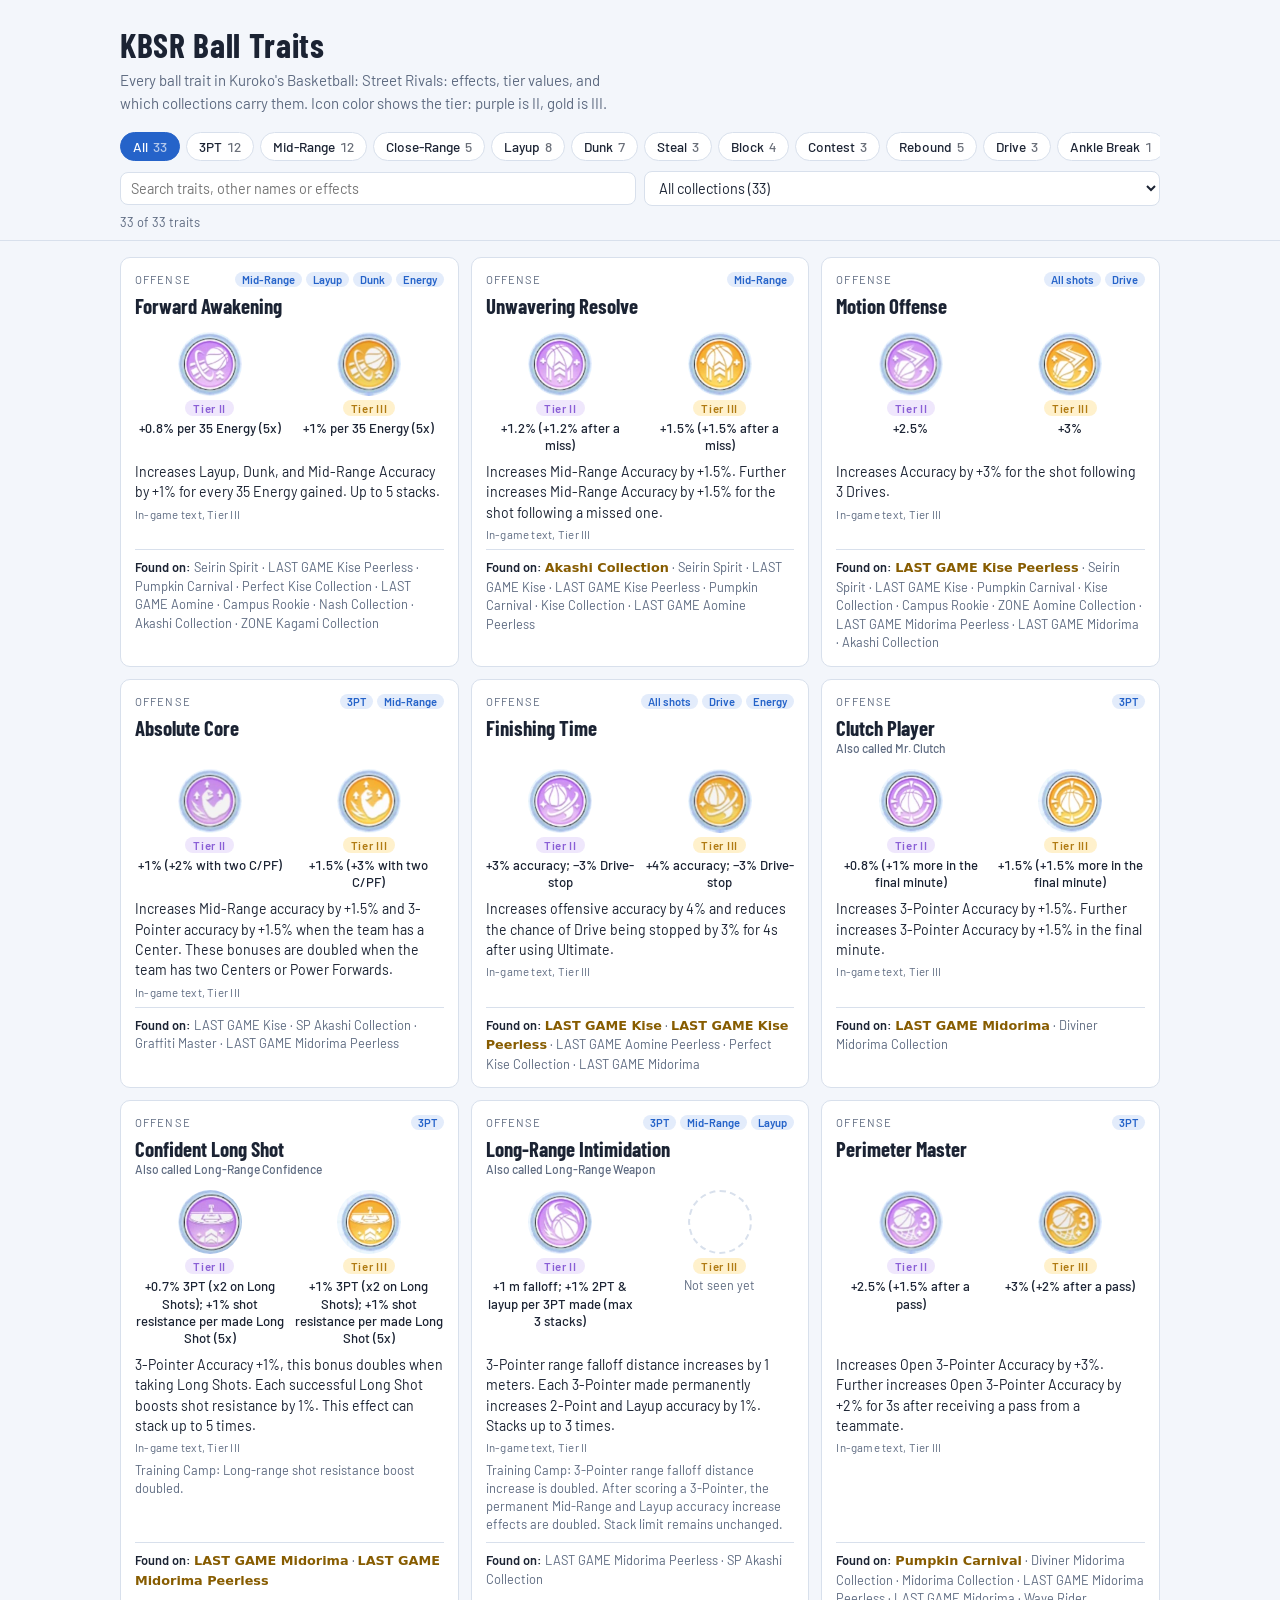
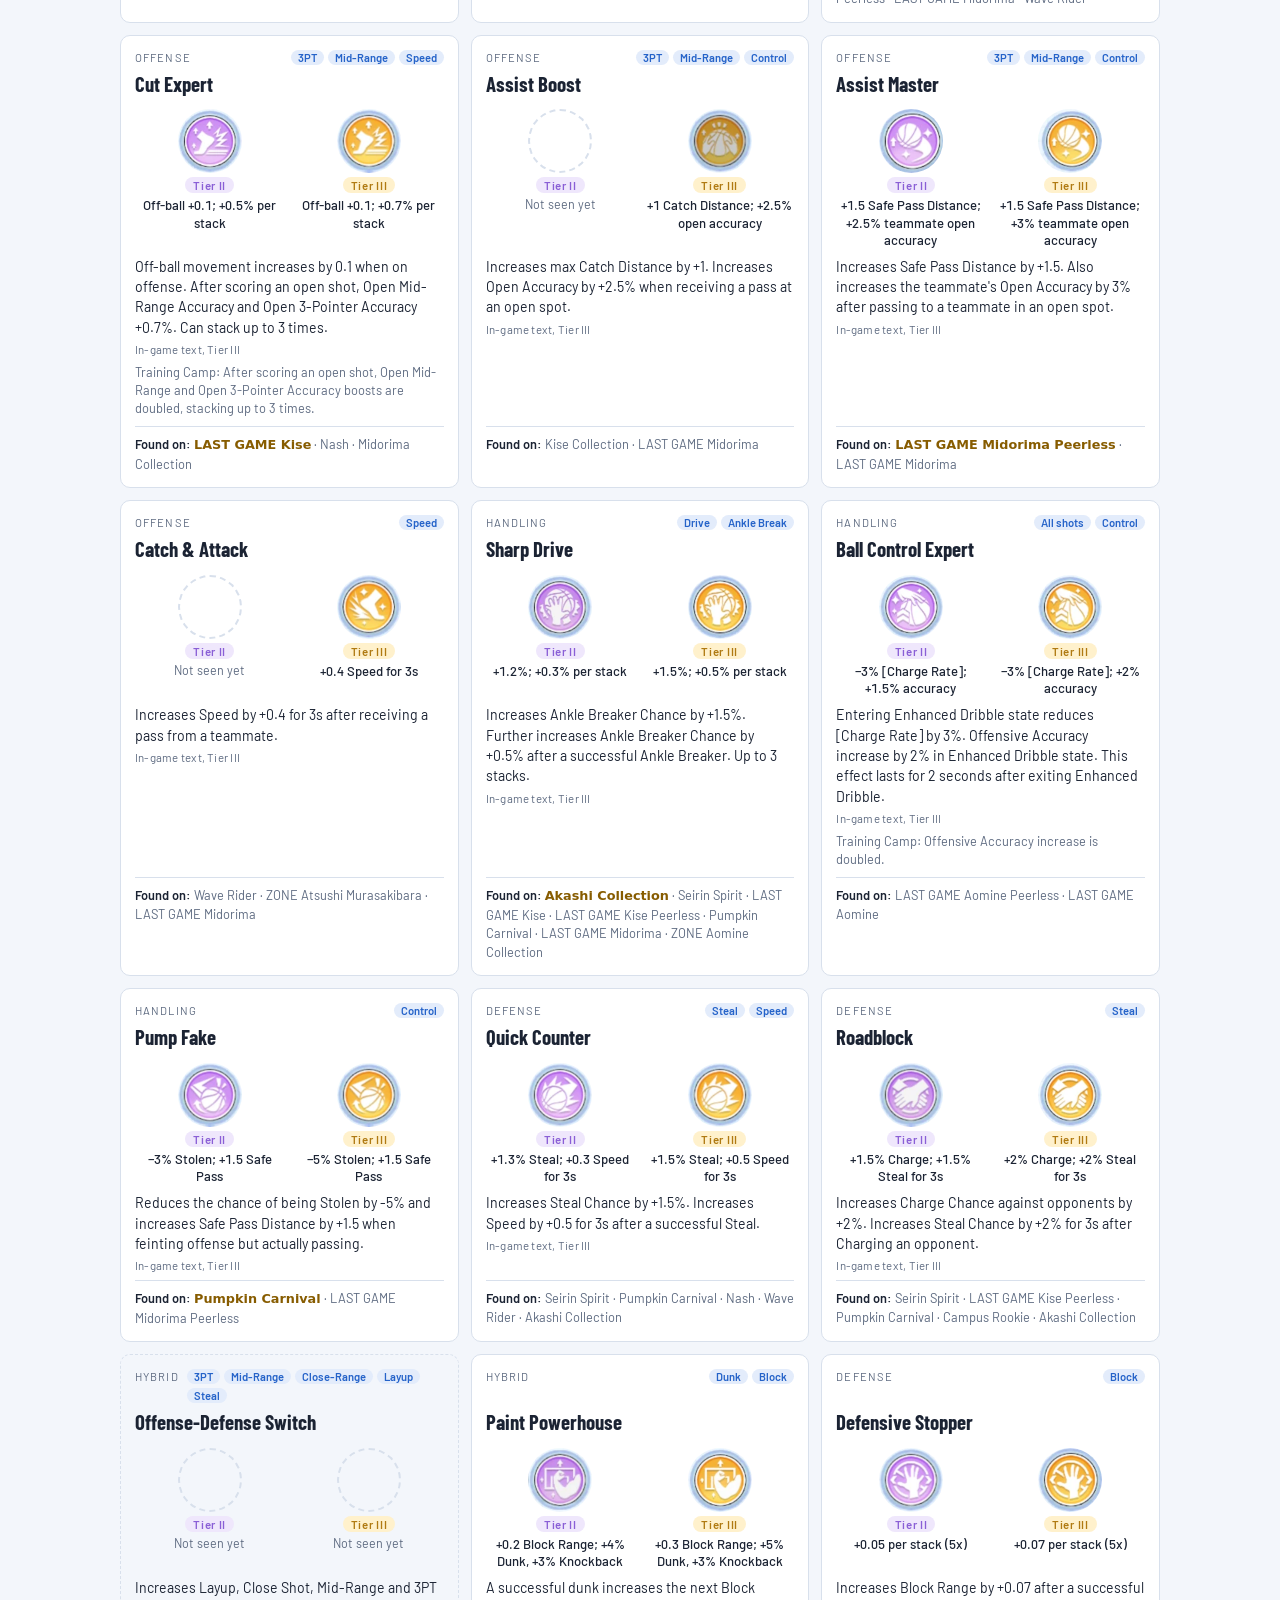
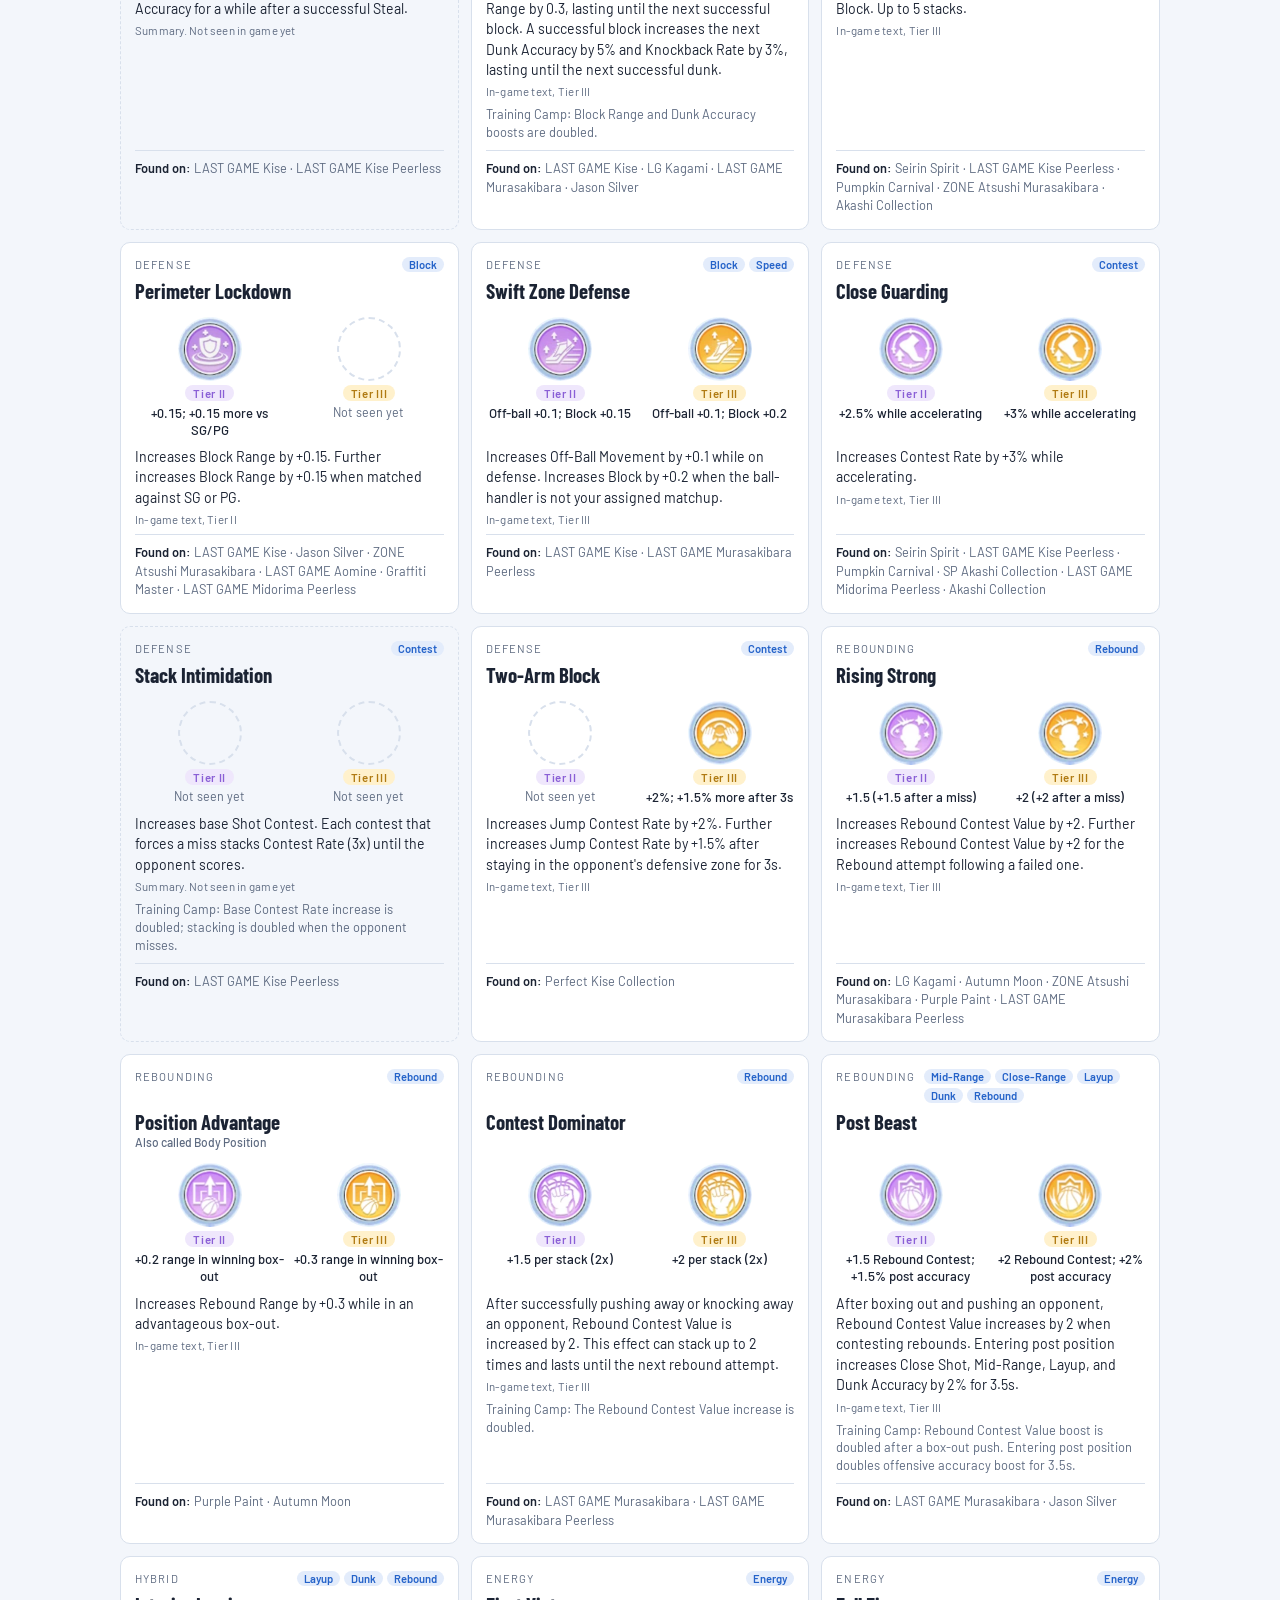
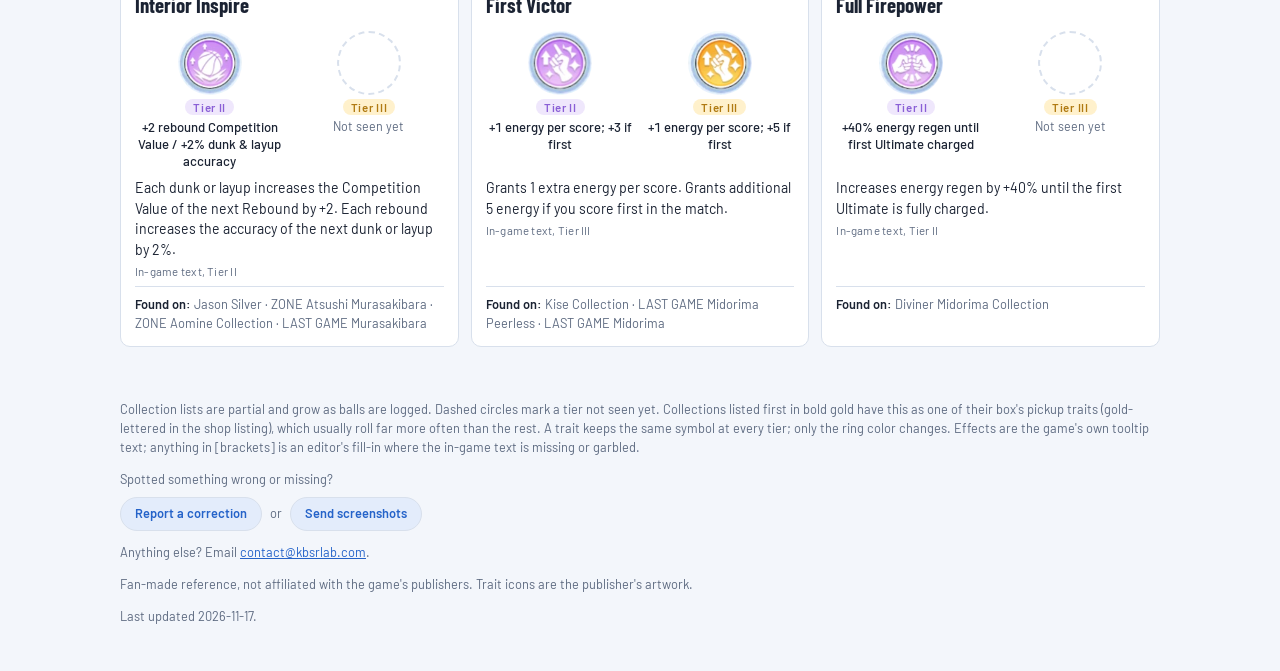
==== commit dadf55ce: "feat(site): list pickup collections first in bold gold instead of a star Co-Authored-By: Claude Opus" ====
--- a/site/index.html
+++ b/site/index.html
@@ -18,7 +18,7 @@
 <link rel="icon" href="images/favicon.svg" type="image/svg+xml">
 <link rel="icon" href="images/favicon-32.png" sizes="32x32" type="image/png">
 <link rel="apple-touch-icon" href="images/apple-touch-icon.png">
-<link rel="stylesheet" href="css/styles.css?v=1bd7c685">
+<link rel="stylesheet" href="css/styles.css?v=2ba80551">
 </head>
 <body>
 
@@ -43,7 +43,7 @@
 </div></main>
 
 <footer class="pad"><div class="wrap">
-    <p>Collection lists are partial and grow as balls are logged. Dashed circles mark a tier not seen yet. A gold ★ after a collection marks one of its box's pickup traits (gold-lettered in the shop listing), which usually roll far more often than the rest. A trait keeps the same symbol at every tier; only the ring color changes. Effects are the game's own tooltip text; anything in [brackets] is an editor's fill-in where the in-game text is missing or garbled.</p>
+    <p>Collection lists are partial and grow as balls are logged. Dashed circles mark a tier not seen yet. Collections listed first in bold gold have this as one of their box's pickup traits (gold-lettered in the shop listing), which usually roll far more often than the rest. A trait keeps the same symbol at every tier; only the ring color changes. Effects are the game's own tooltip text; anything in [brackets] is an editor's fill-in where the in-game text is missing or garbled.</p>
     <p class="contrib"><span class="contrib-lead">Spotted something wrong or missing?</span>
         <a class="contrib-link" href="https://docs.google.com/forms/d/e/1FAIpQLScez4vCQPGyj1NFshNoJgY1Z0NA7nBTEA0qNP-B2AhR3uqCTg/viewform" target="_blank" rel="noopener" data-goatcounter-click="contrib-correction">Report a correction</a>
         <span>or</span>
@@ -55,7 +55,7 @@
     <p id="updated"></p>
 </div></footer>
 
-<script src="js/app.js?v=b9b0534b"></script>
+<script src="js/app.js?v=17cbccc2"></script>
 
 <script data-goatcounter="https://kbsrlab.goatcounter.com/count" async src="js/vendor/count.js"></script>
 </body>
--- a/site/css/styles.css
+++ b/site/css/styles.css
@@ -1,15 +1,15 @@
 /* Layout: header, sticky filter bar, then a wrapping grid of trait cards */
 :root{
     --bg:#f3f6fb; --surface:#ffffff; --fg:#1b2333; --muted:#5d6a80; --line:#d8e0ec; --accent:#2563c9; --accent-bg:#e3ecfb;
-    --t2:#8a5fd6; --t2-bg:#efe7fc; --t3:#b07a12; --t3-bg:#fff1cc;
+    --t2:#8a5fd6; --t2-bg:#efe7fc; --t3:#b07a12; --t3-bg:#fff1cc; --pick:#875c00;
     --display:"Barlow Condensed","Arial Narrow",sans-serif; --body:"Barlow",system-ui,sans-serif;
 }
 @media (prefers-color-scheme:dark){:root:not([data-theme="light"]){
     --bg:#0f1420; --surface:#182031; --fg:#e7ecf5; --muted:#97a3b8; --line:#2a3550; --accent:#7aa7f5; --accent-bg:#1d2b47;
-    --t2:#c3a6ff; --t2-bg:#2e2448; --t3:#f2c45a; --t3-bg:#3a2f12; color-scheme:dark}}
+    --t2:#c3a6ff; --t2-bg:#2e2448; --t3:#f2c45a; --t3-bg:#3a2f12; --pick:#f2c45a; color-scheme:dark}}
 :root[data-theme="dark"]{
     --bg:#0f1420; --surface:#182031; --fg:#e7ecf5; --muted:#97a3b8; --line:#2a3550; --accent:#7aa7f5; --accent-bg:#1d2b47;
-    --t2:#c3a6ff; --t2-bg:#2e2448; --t3:#f2c45a; --t3-bg:#3a2f12; color-scheme:dark}
+    --t2:#c3a6ff; --t2-bg:#2e2448; --t3:#f2c45a; --t3-bg:#3a2f12; --pick:#f2c45a; color-scheme:dark}
 body{background:var(--bg);color:var(--fg);font-family:var(--body);font-size:15px;margin:0}
 body::before{content:"";position:fixed;inset:0 0 auto;height:env(safe-area-inset-top,0px);z-index:10;background:var(--bg)}
 .pad{padding-left:max(16px,env(safe-area-inset-left,0px));padding-right:max(16px,env(safe-area-inset-right,0px))}
@@ -56,7 +56,9 @@
 .cols{font-size:.8rem;color:var(--muted);line-height:1.45;margin:0;border-top:1px solid var(--line);padding-top:8px}
 .cols b{color:var(--fg);font-weight:600}
 .cols mark{background:var(--accent-bg);color:var(--fg);border-radius:4px;padding:0 3px}
-.cols .pick{color:var(--t3);cursor:help}
+.cols .pick{color:var(--pick);font-weight:700;cursor:help}
+.cols .pick mark{color:inherit}
+.sr-only{position:absolute;width:1px;height:1px;margin:-1px;padding:0;overflow:hidden;clip:rect(0 0 0 0);white-space:nowrap;border:0}
 .aka{display:block;font-family:var(--body);font-weight:500;font-size:.75rem;color:var(--muted);margin-top:2px}
 .empty{color:var(--muted);padding:24px 0}
 footer{color:var(--muted);font-size:.8rem;line-height:1.5;padding-block:0 32px}
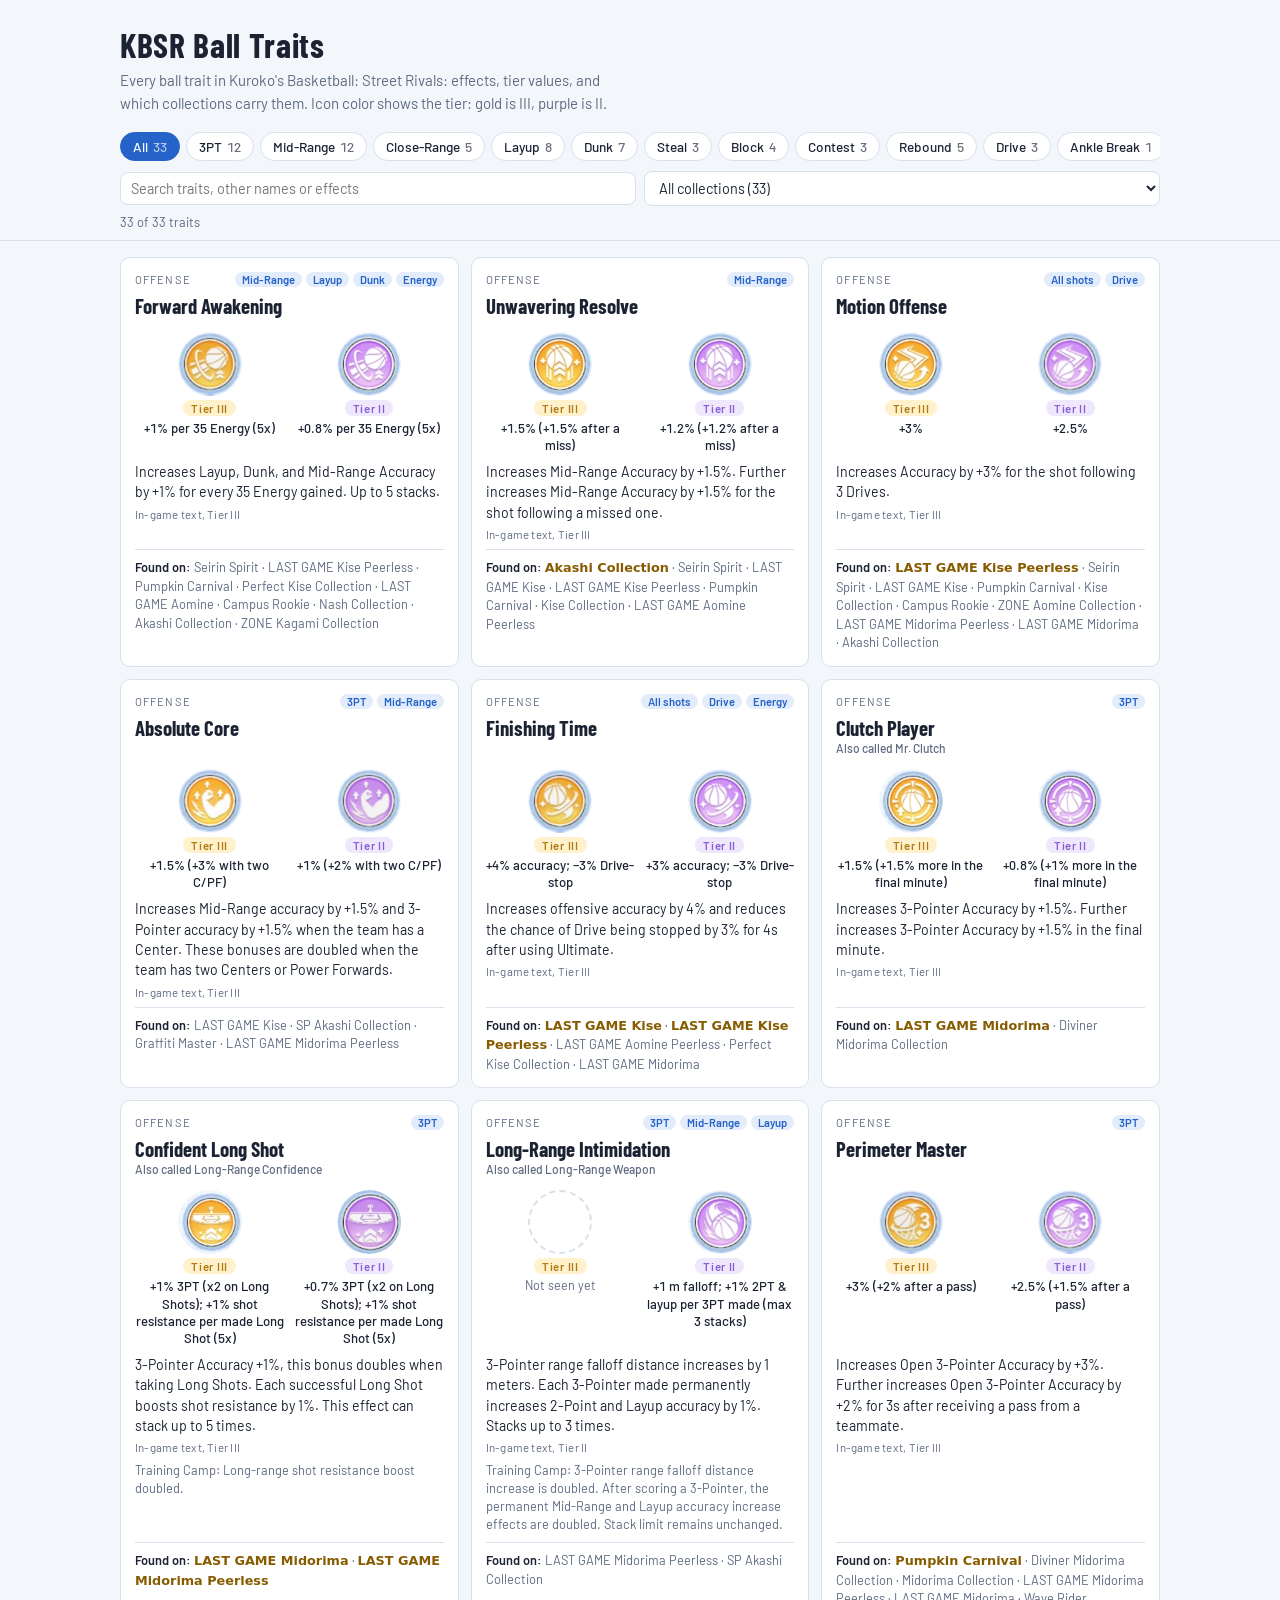
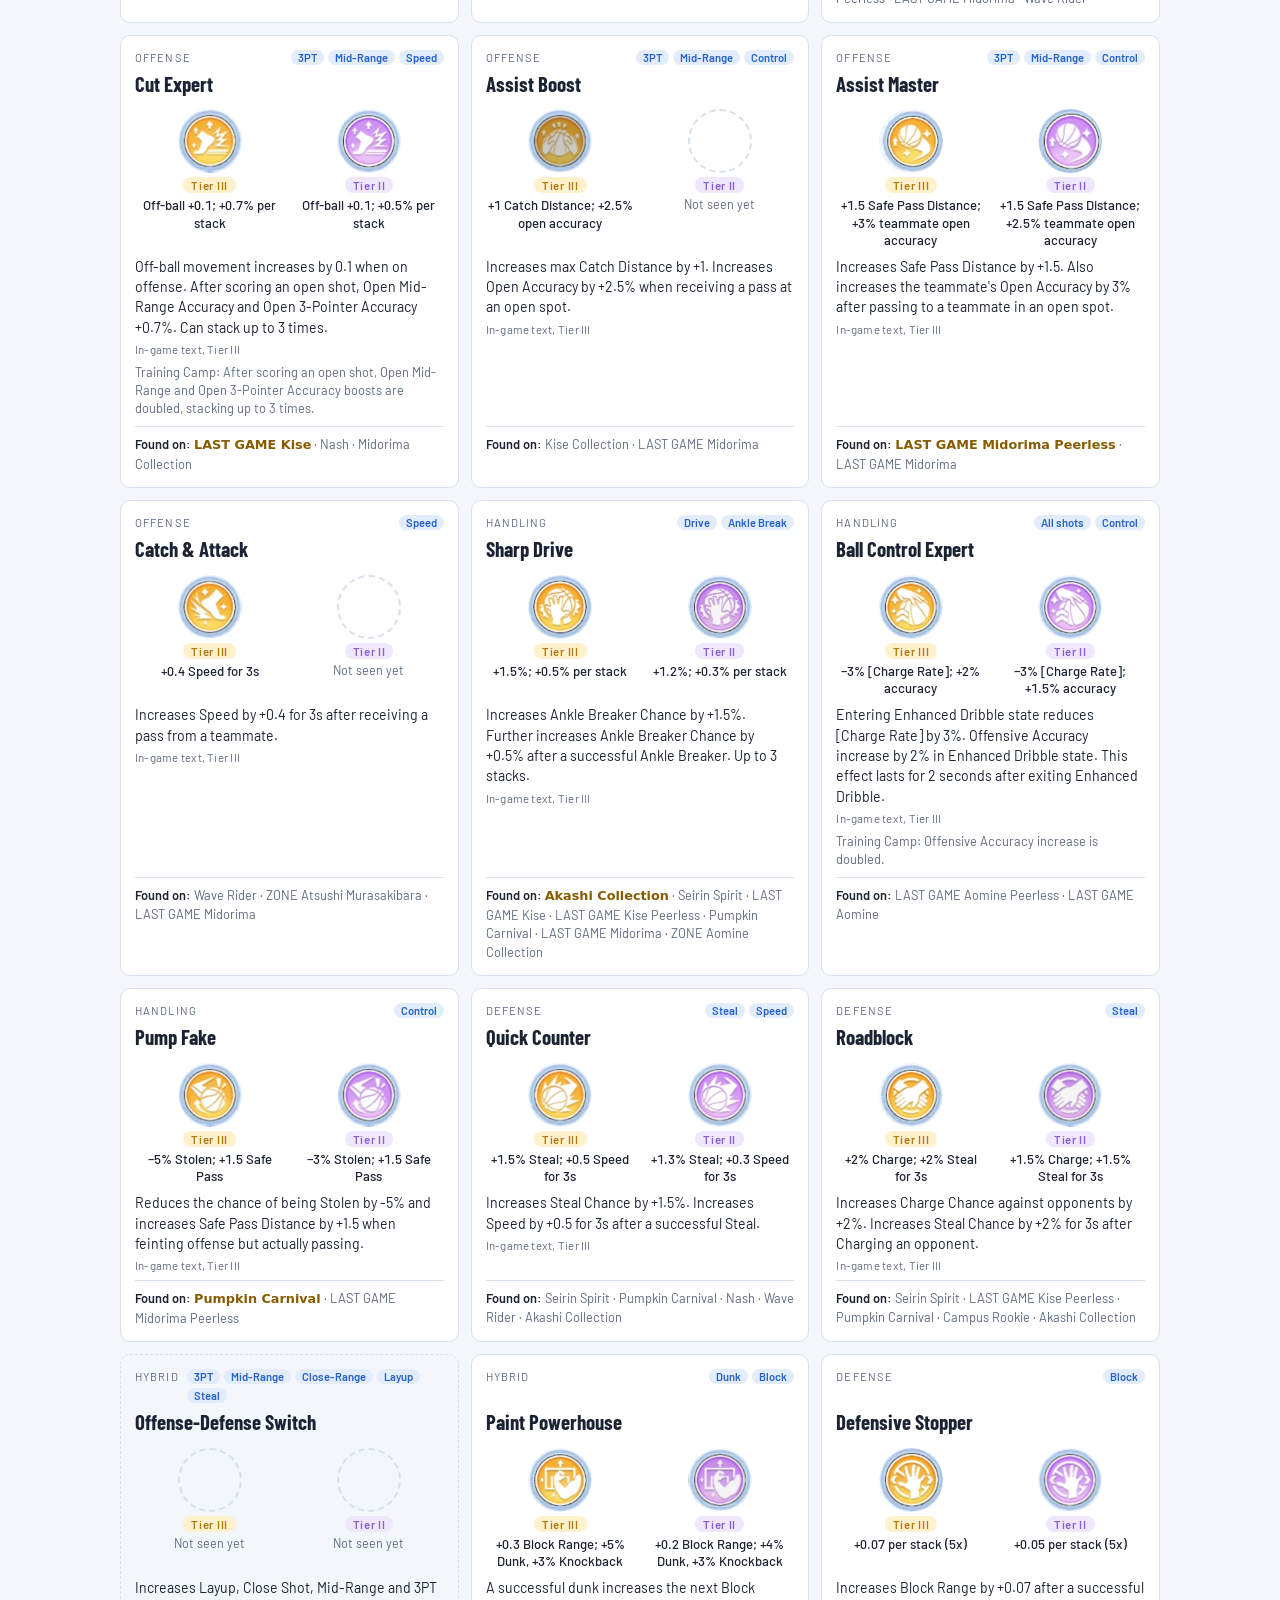
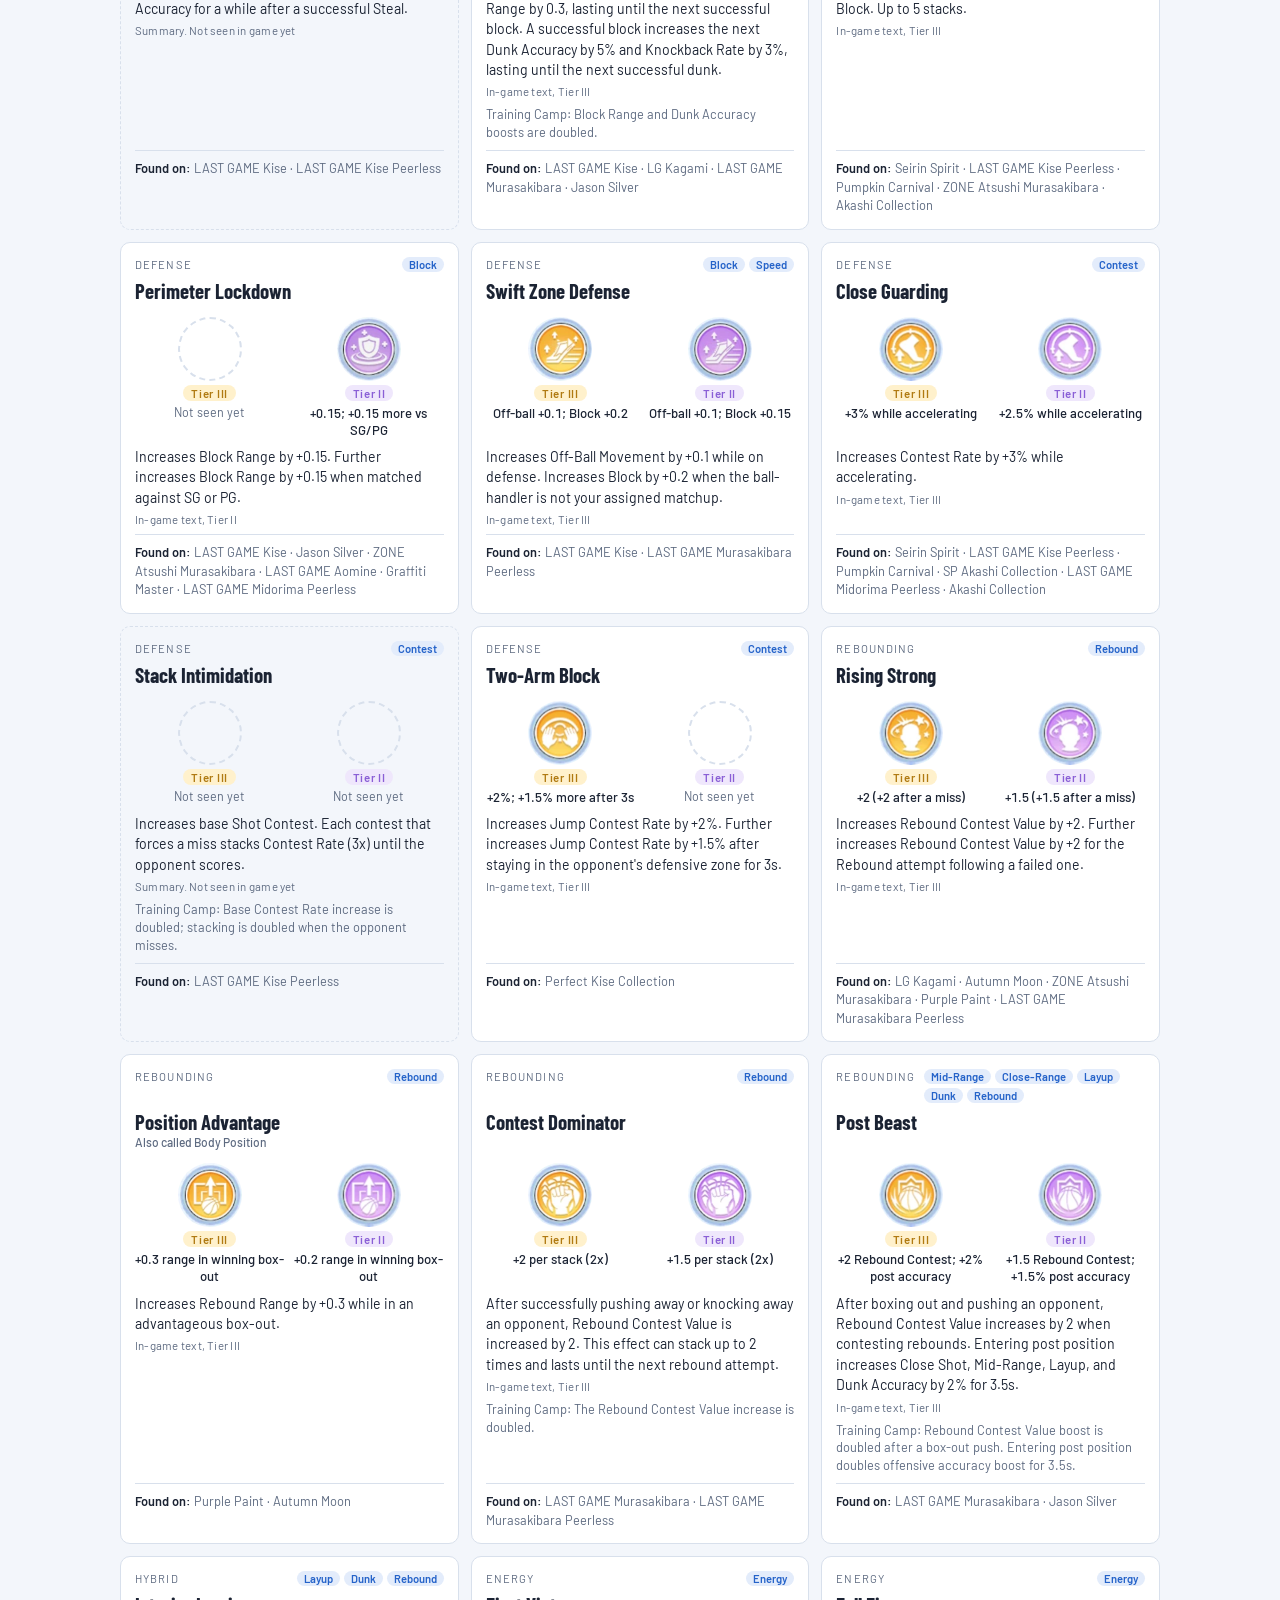
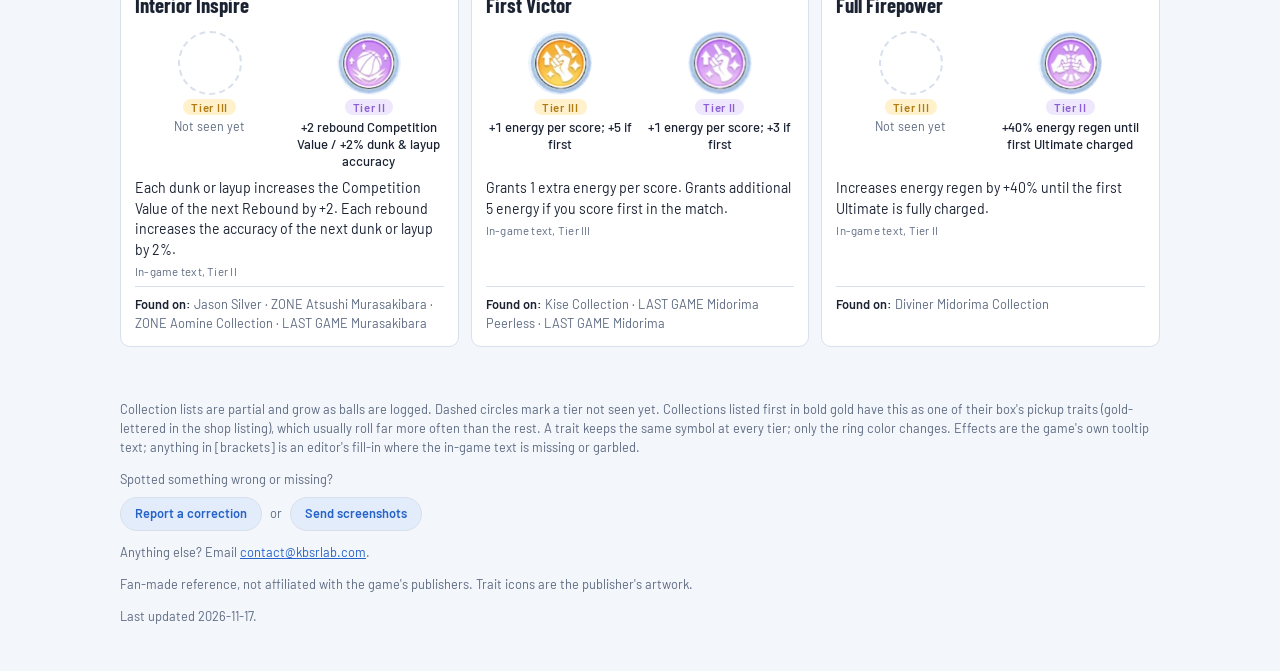
==== commit 6b75a0b5: "feat(site): show tier III before tier II on trait cards III is the tier people compare, so it now si" ====
--- a/site/index.html
+++ b/site/index.html
@@ -25,7 +25,7 @@
 
 <header class="pad"><div class="wrap">
     <h1>KBSR Ball Traits</h1>
-    <p class="sub">Every ball trait in Kuroko's Basketball: Street Rivals: effects, tier values, and which collections carry them. Icon color shows the tier: purple is II, gold is III.</p>
+    <p class="sub">Every ball trait in Kuroko's Basketball: Street Rivals: effects, tier values, and which collections carry them. Icon color shows the tier: gold is III, purple is II.</p>
 </div></header>
 
 <div class="bar pad"><div class="wrap">
@@ -55,7 +55,7 @@
     <p id="updated"></p>
 </div></footer>
 
-<script src="js/app.js?v=17cbccc2"></script>
+<script src="js/app.js?v=91cfc104"></script>
 
 <script data-goatcounter="https://kbsrlab.goatcounter.com/count" async src="js/vendor/count.js"></script>
 </body>
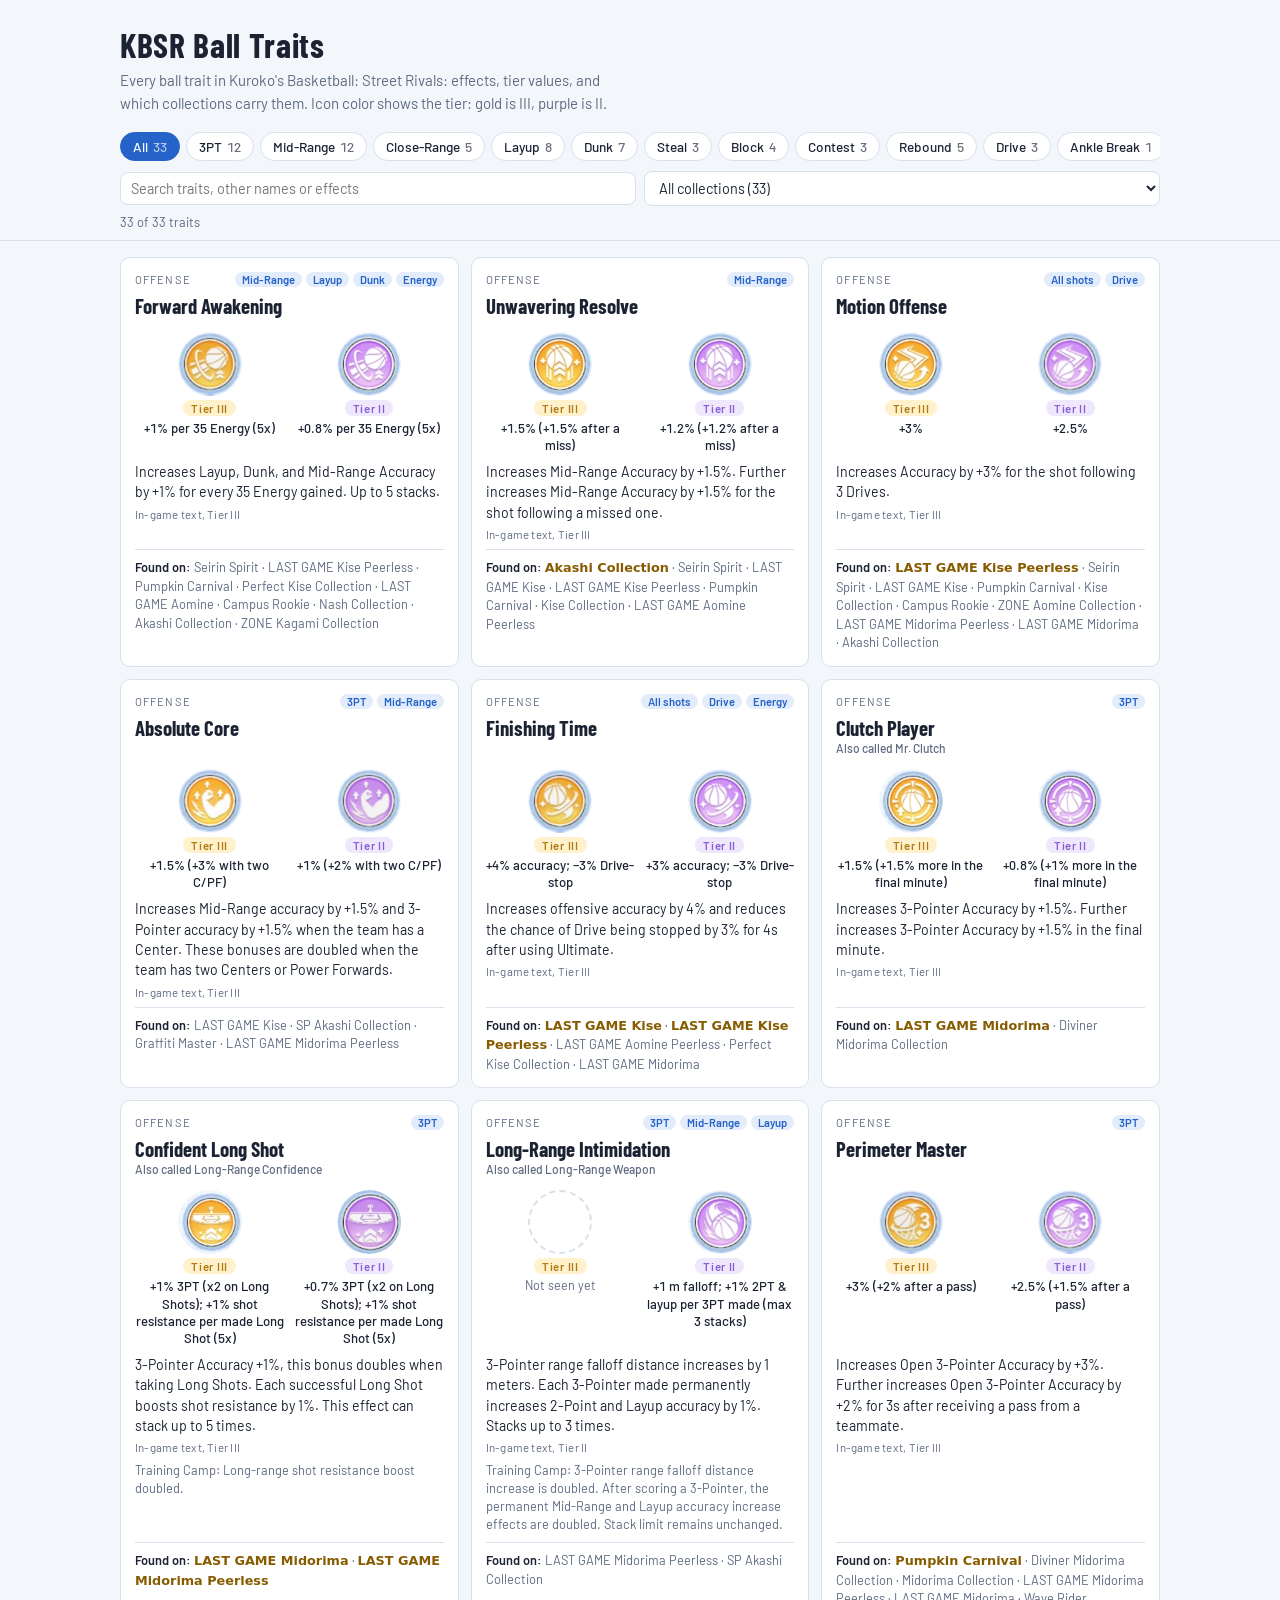
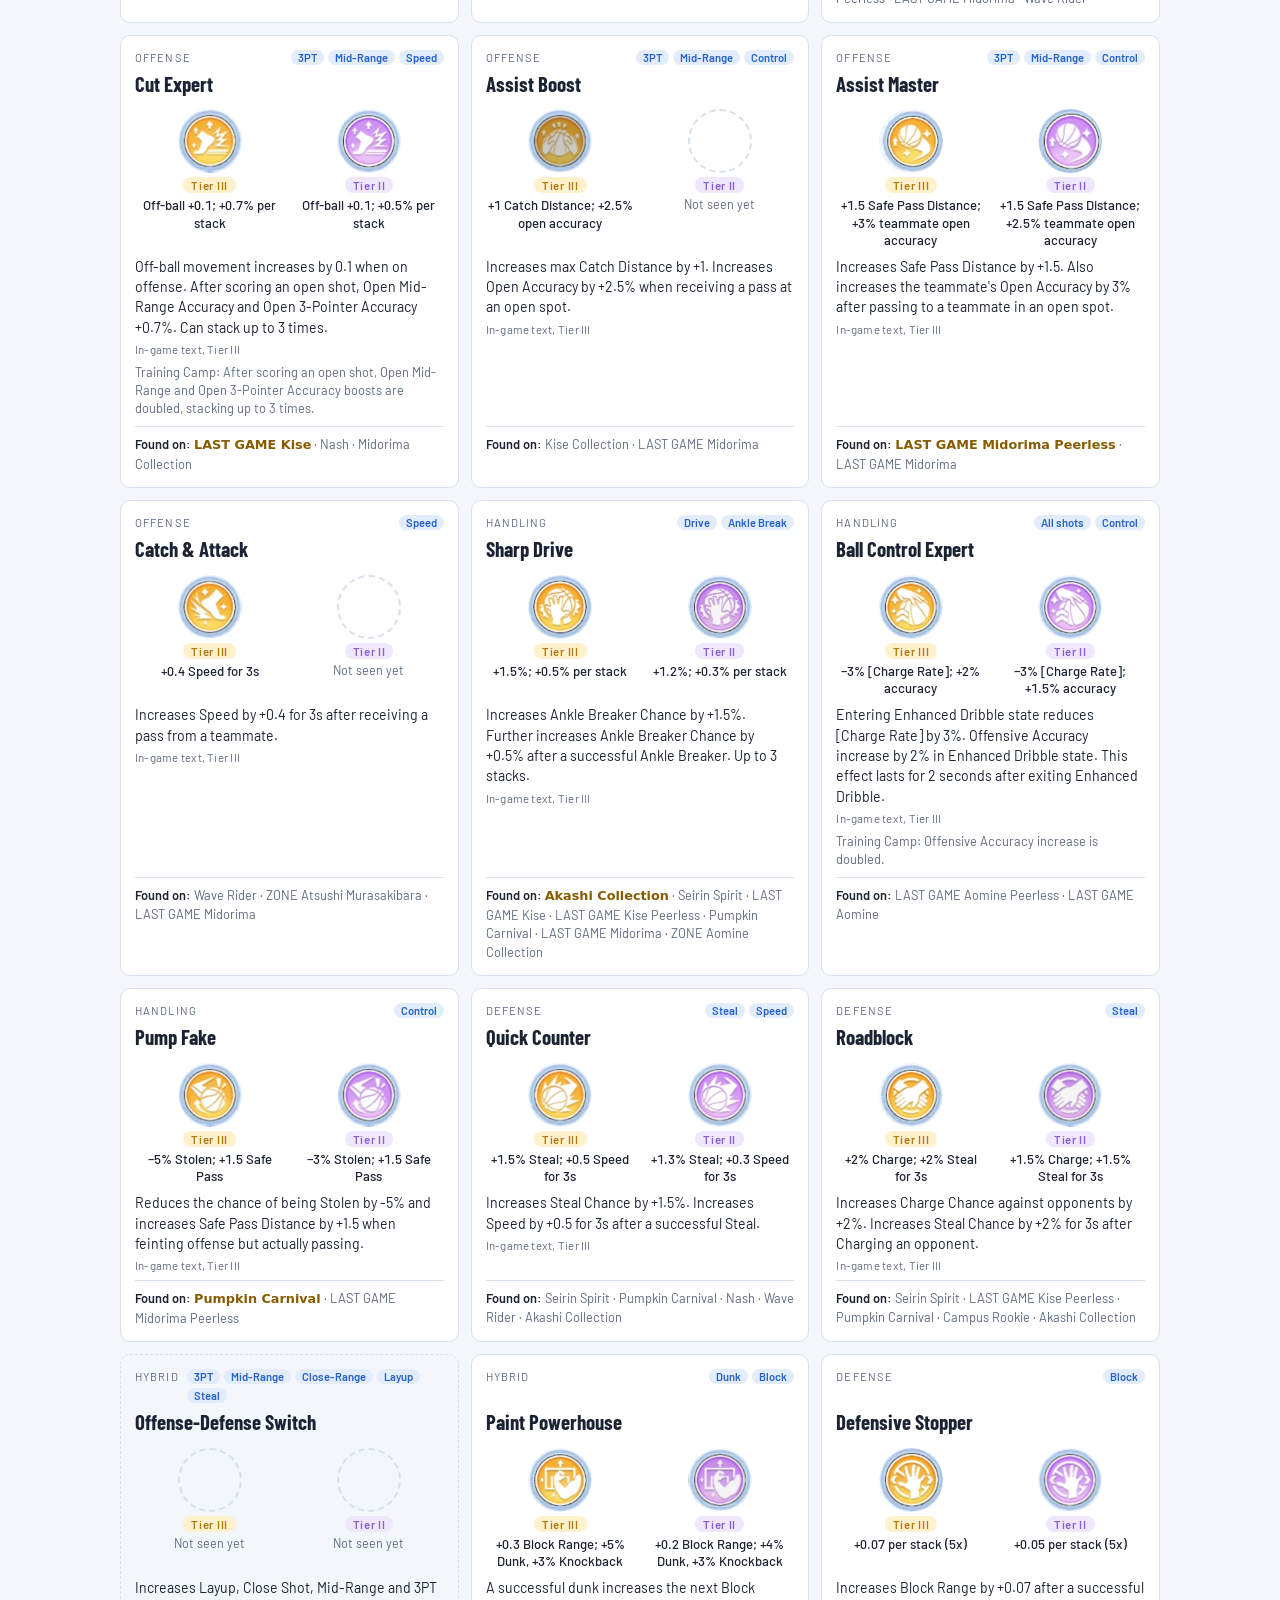
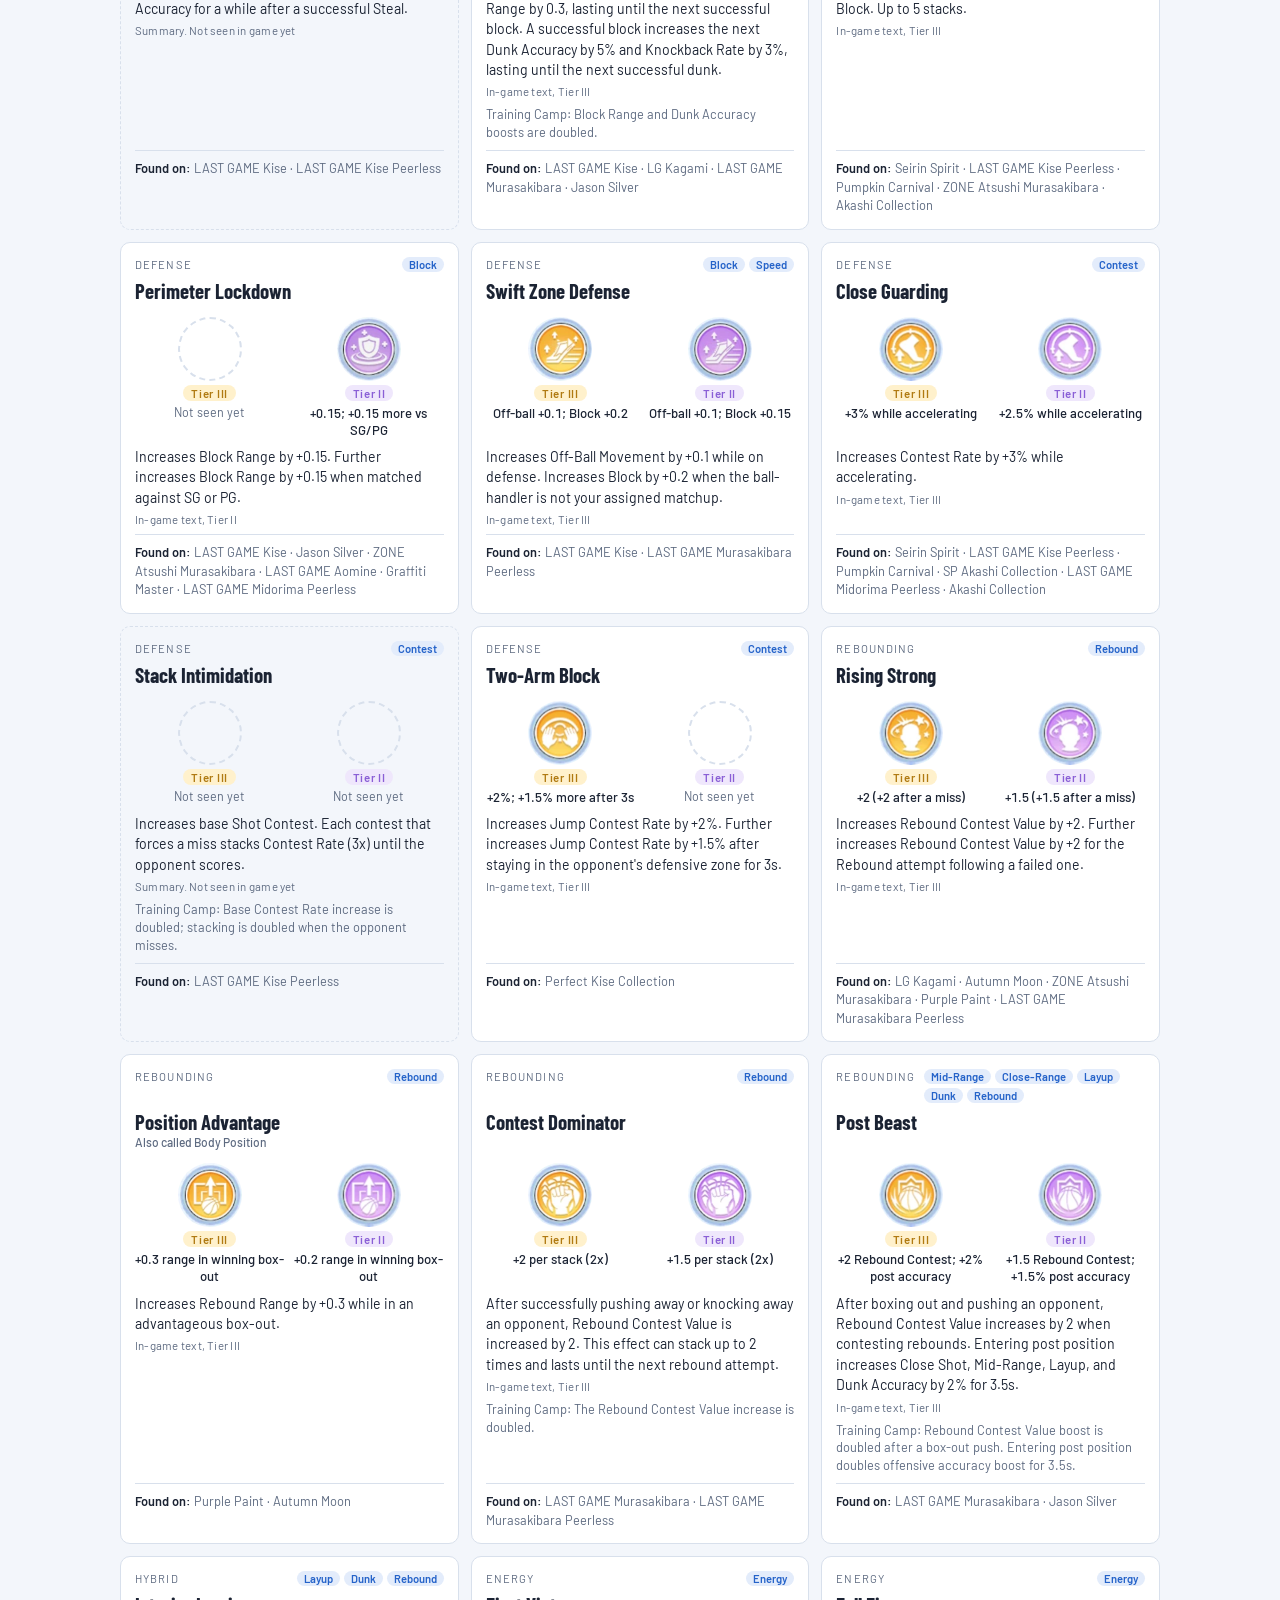
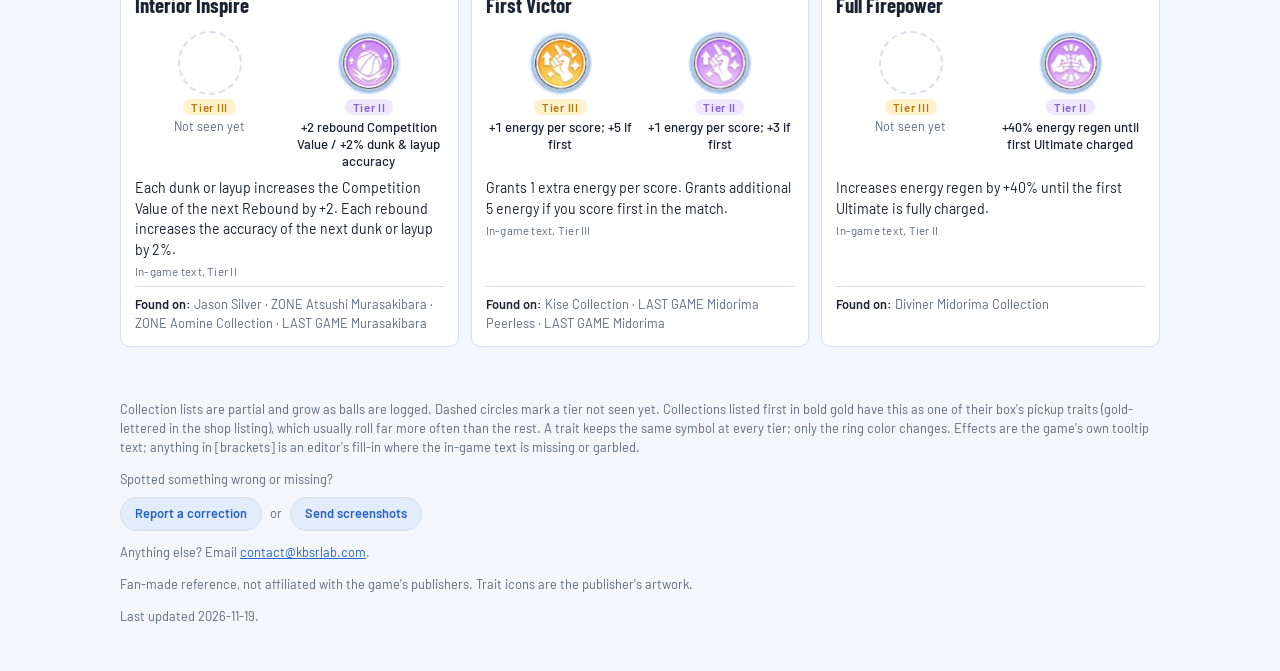
==== commit 5f967e20: "fix comment wording Co-Authored-By: Claude Opus 5.5 <noreply@anthropic.com> Claude-Session: https://" ====
--- a/site/index.html
+++ b/site/index.html
@@ -55,7 +55,7 @@
     <p id="updated"></p>
 </div></footer>
 
-<script src="js/app.js?v=91cfc104"></script>
+<script src="js/app.js?v=8a7dbf9e"></script>
 
 <script data-goatcounter="https://kbsrlab.goatcounter.com/count" async src="js/vendor/count.js"></script>
 </body>
